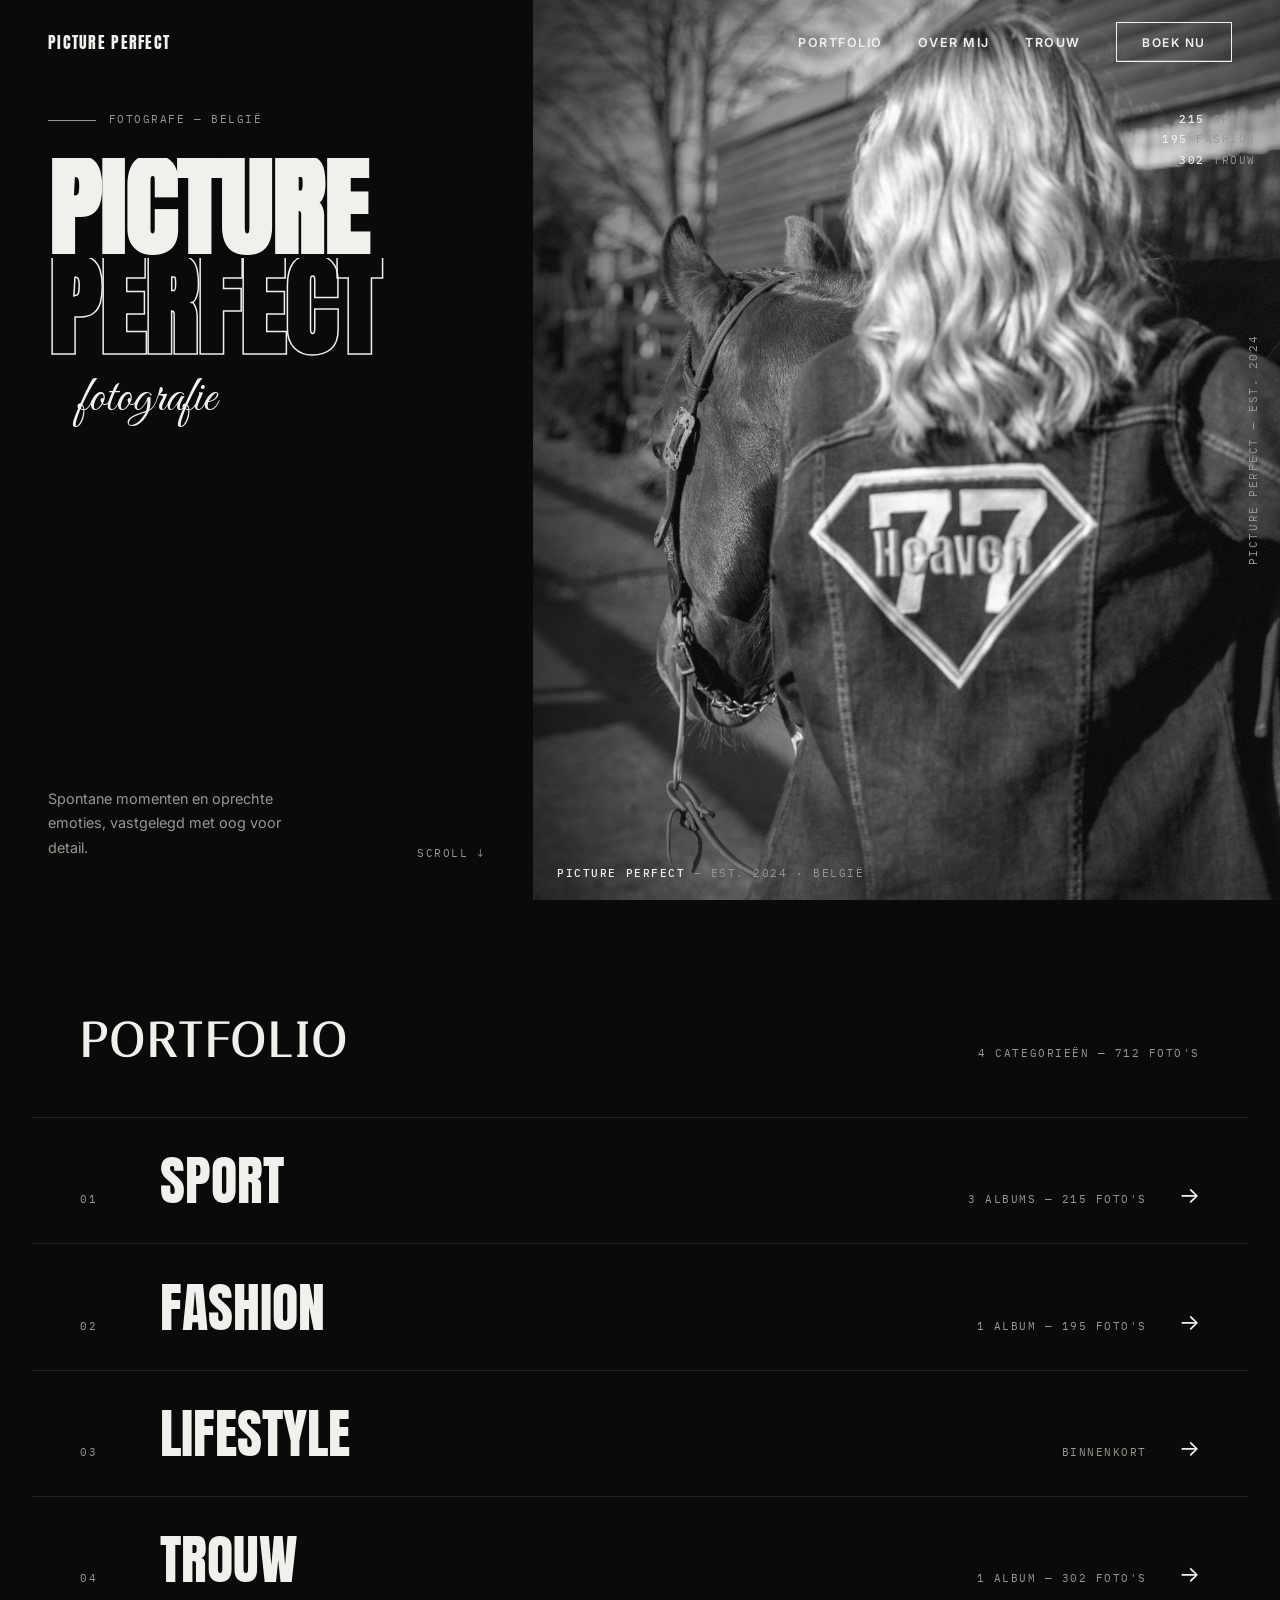
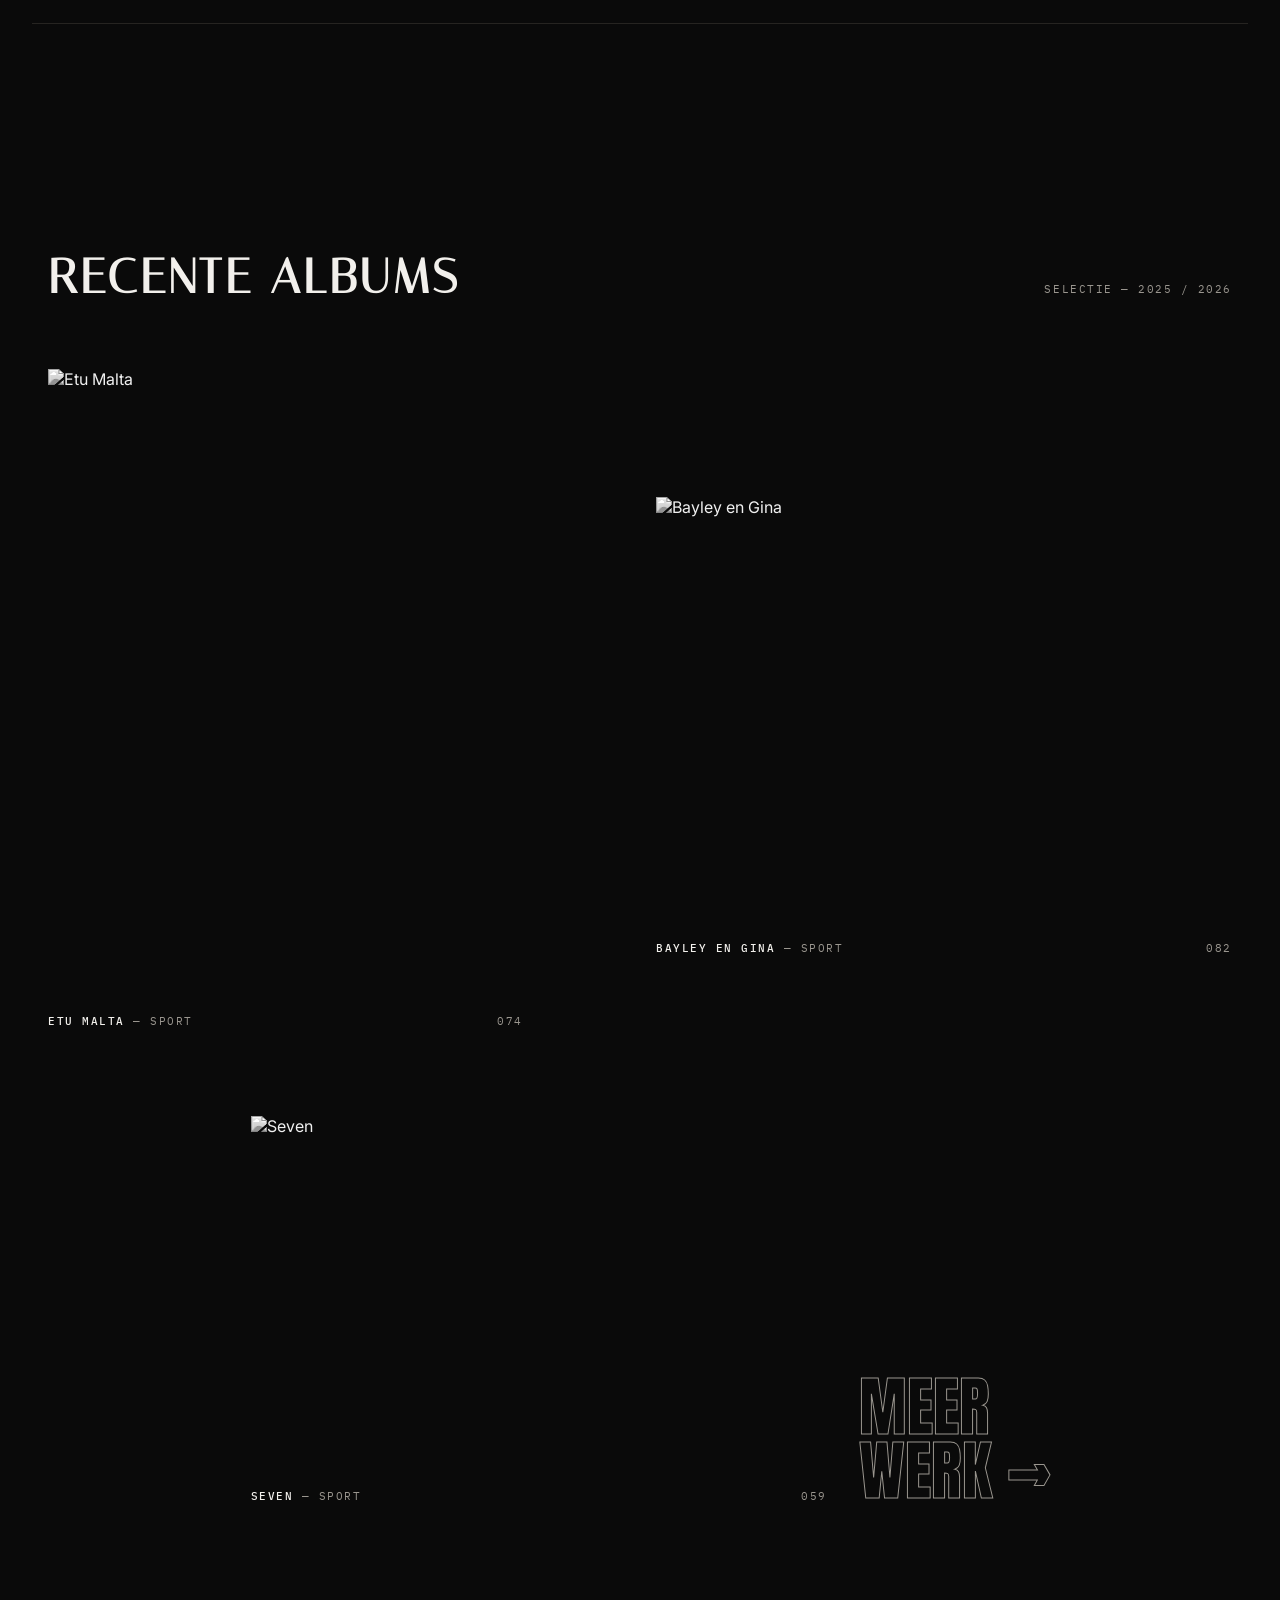
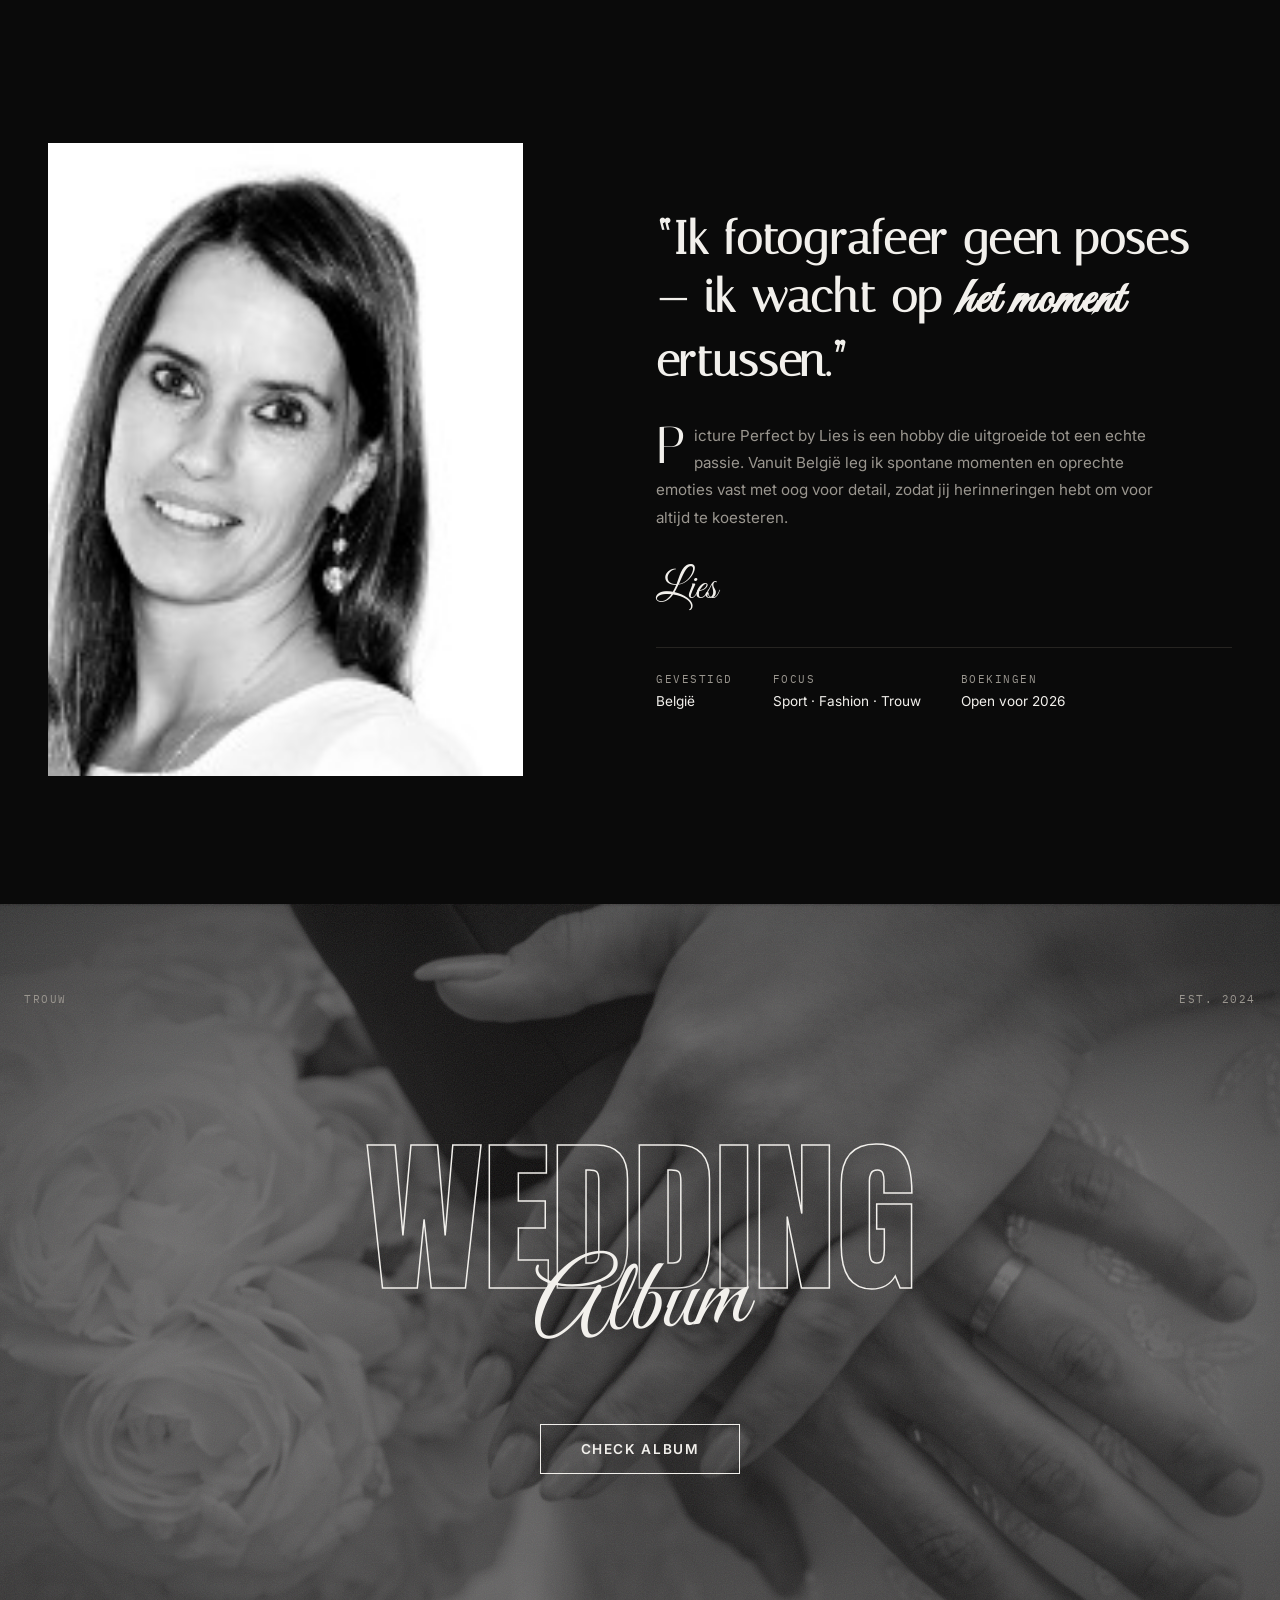
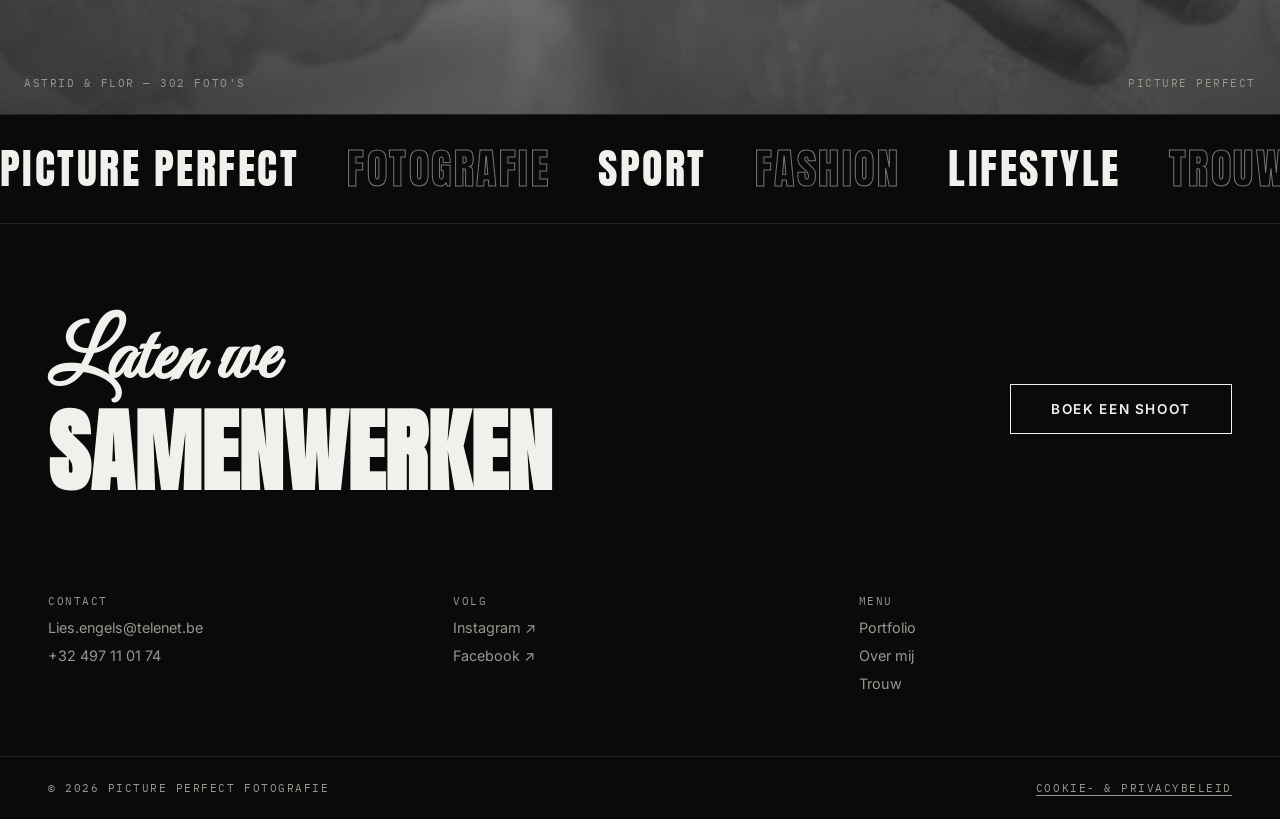
==== index.html @ ebeeef35 "git commit -m "Renamed demo files to standard names and made modifications to album.html, index.html" ====
<!DOCTYPE html>
<html lang="nl">
<head>
  <meta charset="UTF-8">
  <meta name="viewport" content="width=device-width, initial-scale=1.0">
  <title>Picture Perfect Fotografie — demo</title>

  <link rel="preconnect" href="https://fonts.googleapis.com">
  <link rel="preconnect" href="https://fonts.gstatic.com" crossorigin>
  <link href="https://fonts.googleapis.com/css2?family=Anton&family=Great+Vibes&family=IBM+Plex+Mono:wght@400;500&family=Inter:wght@400;600&family=Italiana&display=swap" rel="stylesheet">

  <link rel="stylesheet" href="demo.css">
</head>
<body>

  <!-- ===== HEADER ===== -->
  <header class="site-header">
    <a href="#" class="logo">PICTURE PERFECT</a>

    <button class="hamburger" aria-label="Menu openen" aria-expanded="false">
      <span></span><span></span><span></span>
    </button>

    <nav class="nav">
      <a href="#portfolio">PORTFOLIO</a>
      <a href="#over-mij">OVER MIJ</a>
      <a href="#trouw">TROUW</a>
      <a href="#contact" class="btn">BOEK NU</a>
    </nav>
  </header>

  <!-- ===== HERO — layout A · animaties 2, 6, 10 ===== -->
  <section class="hero">
    <div class="hero__left">
      <div>
        <p class="meta hero__kicker"><span class="rule"></span>FOTOGRAFE — BELGIË</p>
        <h1 class="hero__title">
          <span class="line"><span>PICTURE</span></span>
          <span class="line" style="--d: 0.12s"><span class="outline">PERFECT</span></span>
        </h1>
        <span class="hero__script">fotografie</span>
      </div>
      <div class="hero__bottom">
        <p class="hero__intro">Spontane momenten en oprechte emoties, vastgelegd met oog voor detail.</p>
        <p class="meta">SCROLL&nbsp;&darr;</p>
      </div>
    </div>
    <div class="hero__photo kenburns grain">
      <img src="images/Engels_Liesbeth_Seven-55.jpg" alt="Portret van de fotografe">
      <div class="shade"></div>
      <p class="meta hero__caption"><b>PICTURE PERFECT</b> — EST. 2024 &middot; BELGIË</p>
      <p class="meta hero__index"><span><b>215</b> SPORT</span><span><b>195</b> FASHION</span><span><b>302</b> TROUW</span></p>
      <p class="meta hero__rail">PICTURE PERFECT — EST. 2024</p>
    </div>
  </section>

  <!-- ===== WORK INDEX — layout B · hover preview ===== -->
  <section class="work" id="portfolio">
    <div class="work__head" data-reveal>
      <h2>Portfolio</h2>
      <p class="meta">4 CATEGORIEËN — 712 FOTO'S</p>
    </div>
    <a class="work__row" data-reveal style="--d: 0"
       href="demo-album.html?album=sport/etu-malta"
       data-img="https://lh3.googleusercontent.com/pw/AP1GczOUgUw1b2BRQ9oFemK10sX04XwDrB7UsvaciZqLRn6oR9EDNGiv98q_CbRn37G__ijoA1c6UDomRSaR_aUuzw8EnG8Knd4BG7lF3eldcm-6ttCm1VPb=w800">
      <span class="meta">01</span><span class="t">Sport</span><span class="meta cat">3 ALBUMS — 215 FOTO'S</span><span class="arrow">&rarr;</span>
    </a>
    <a class="work__row" data-reveal style="--d: 80"
       href="demo-album.html?album=fashion/hayley-en-seven"
       data-img="https://lh3.googleusercontent.com/pw/AP1GczMROOnGMHBObLc0w9D3i300BzeakVcHPfDz18PtgUvaN88l-8c12t0bu9qV8P4ljK3ycz7bYP_WKi4JByh5kErcLKpLnr0NXhb8XjUjjHo_UGBcIxXH=w800">
      <span class="meta">02</span><span class="t">Fashion</span><span class="meta cat">1 ALBUM — 195 FOTO'S</span><span class="arrow">&rarr;</span>
    </a>
    <a class="work__row" data-reveal style="--d: 160"
       data-img="https://lh3.googleusercontent.com/pw/AP1GczOoD_oBKtmNUsBpj_AtMWDXkAxZyUnltAr0d3YlluEhu7jT3jpvrstuo5F2Mp5XPmGnEB2MLs0Qw0MqGxLMna4NZozcHu5TI04O6Wfb9b3xScX22CWU=w800">
      <span class="meta">03</span><span class="t">Lifestyle</span><span class="meta cat">BINNENKORT</span><span class="arrow">&rarr;</span>
    </a>
    <a class="work__row" data-reveal style="--d: 240"
       href="demo-album.html?album=trouw/astrid-en-flor"
       data-img="https://lh3.googleusercontent.com/pw/AP1GczN-b3W8wW5wIImS_ssWNASCvwBUyf0k1zxRsNTib-q5miihHFkq7uDGme5Lg4kL7ZRKyFI39OEI8K3gtONja9qwf_E04d7nWvlibDt3695NC1JgL4MA=w800">
      <span class="meta">04</span><span class="t">Trouw</span><span class="meta cat">1 ALBUM — 302 FOTO'S</span><span class="arrow">&rarr;</span>
    </a>
    <img class="work__preview" src="" alt="">
  </section>

  <!-- ===== MUSEUM GRID — layout C · animaties 5, 7 ===== -->
  <section class="museum">
    <div class="museum__head" data-reveal>
      <h2>Recente albums</h2>
      <p class="meta">SELECTIE — 2025 / 2026</p>
    </div>
    <div class="museum__grid">
      <a class="museum__item m-a curtain" href="demo-album.html?album=sport/etu-malta">
        <img src="https://lh3.googleusercontent.com/pw/AP1GczOUgUw1b2BRQ9oFemK10sX04XwDrB7UsvaciZqLRn6oR9EDNGiv98q_CbRn37G__ijoA1c6UDomRSaR_aUuzw8EnG8Knd4BG7lF3eldcm-6ttCm1VPb=w800" alt="Etu Malta">
        <p class="meta"><span><b>ETU MALTA</b> — SPORT</span><span>074</span></p>
      </a>
      <a class="museum__item m-b curtain" href="demo-album.html?album=sport/bayley-en-gina-2027">
        <img src="https://lh3.googleusercontent.com/pw/AP1GczMROOnGMHBObLc0w9D3i300BzeakVcHPfDz18PtgUvaN88l-8c12t0bu9qV8P4ljK3ycz7bYP_WKi4JByh5kErcLKpLnr0NXhb8XjUjjHo_UGBcIxXH=w800" alt="Bayley en Gina">
        <p class="meta"><span><b>BAYLEY EN GINA</b> — SPORT</span><span>082</span></p>
      </a>
      <a class="museum__item m-c curtain" href="demo-album.html?album=sport/seven">
        <img src="https://lh3.googleusercontent.com/pw/AP1GczN-b3W8wW5wIImS_ssWNASCvwBUyf0k1zxRsNTib-q5miihHFkq7uDGme5Lg4kL7ZRKyFI39OEI8K3gtONja9qwf_E04d7nWvlibDt3695NC1JgL4MA=w800" alt="Seven">
        <p class="meta"><span><b>SEVEN</b> — SPORT</span><span>059</span></p>
      </a>
      <a class="museum__more" href="#portfolio" data-reveal>MEER<br>WERK&nbsp;&rarr;</a>
    </div>
  </section>

  <!-- ===== ABOUT — layout D · animaties 3, 5 ===== -->
  <section class="about" id="over-mij">
    <div class="about__photo curtain">
      <img src="images/Lies.jpg" alt="Portret van Lies">
      <p class="meta"><b>LIES</b> — BELGIË</p>
    </div>
    <div class="about__body">
      <h2 class="about__quote blur-in">&ldquo;Ik fotografeer geen poses — ik wacht op <span class="accent">het moment</span> ertussen.&rdquo;</h2>
      <p class="about__text" data-reveal>Picture Perfect by Lies is een hobby die uitgroeide tot een echte passie. Vanuit België leg ik spontane momenten en oprechte emoties vast met oog voor detail, zodat jij herinneringen hebt om voor altijd te koesteren.</p>
      <p class="about__sig" data-reveal style="--d: 150">Lies</p>
      <div class="about__facts" data-reveal style="--d: 300">
        <div class="meta"><span>GEVESTIGD</span><span class="v">België</span></div>
        <div class="meta"><span>FOCUS</span><span class="v">Sport · Fashion · Trouw</span></div>
        <div class="meta"><span>BOEKINGEN</span><span class="v">Open voor 2026</span></div>
      </div>
    </div>
  </section>

  <!-- ===== TROUW — layout E · animaties 4, 6, 10 ===== -->
  <section class="trouw" id="trouw">
    <div class="trouw__bg kenburns grain">
      <img src="images/Trouw.png" alt="">
      <div class="shade"></div>
    </div>
    <p class="meta corner c1">TROUW</p>
    <p class="meta corner c2">EST. 2024</p>
    <p class="meta corner c3">ASTRID &amp; FLOR — 302 FOTO'S</p>
    <p class="meta corner c4">PICTURE PERFECT</p>
    <div class="trouw__lockup">
      <span class="trouw__big">WEDDING</span>
      <span class="trouw__script">Album</span>
      <div class="trouw__btnrow">
        <a href="demo-album.html?album=trouw/astrid-en-flor" class="btn btn--sweep">CHECK ALBUM</a>
      </div>
    </div>
  </section>

  <!-- ===== MARQUEE — animatie 8 ===== -->
  <div class="marquee">
    <div class="marquee__track">
      <span>PICTURE PERFECT</span><span class="outline">FOTOGRAFIE</span><span>SPORT</span><span class="outline">FASHION</span><span>LIFESTYLE</span><span class="outline">TROUW</span>
      <span>PICTURE PERFECT</span><span class="outline">FOTOGRAFIE</span><span>SPORT</span><span class="outline">FASHION</span><span>LIFESTYLE</span><span class="outline">TROUW</span>
    </div>
  </div>

  <!-- ===== FOOTER — layout G · animaties 1, 9 ===== -->
  <footer class="footer" id="contact">
    <div class="footer__cta">
      <h2><span class="script" data-reveal>Laten we</span><span class="cascade">SAMENWERKEN</span></h2>
      <a href="mailto:Lies.engels@telenet.be" class="btn">BOEK EEN SHOOT</a>
    </div>
    <div class="footer__cols">
      <div data-reveal>
        <p class="meta">CONTACT</p>
        <a href="mailto:Lies.engels@telenet.be">Lies.engels@telenet.be</a>
        <a href="tel:+32497110174">+32 497 11 01 74</a>
      </div>
      <div data-reveal style="--d: 100">
        <p class="meta">VOLG</p>
        <a href="https://www.instagram.com/picture_perfect.be1/" target="_blank" rel="noopener">Instagram &nearr;</a>
        <a href="https://www.facebook.com/profile.php?id=61589192260139" target="_blank" rel="noopener">Facebook &nearr;</a>
      </div>
      <div data-reveal style="--d: 200">
        <p class="meta">MENU</p>
        <a href="#portfolio">Portfolio</a>
        <a href="#over-mij">Over mij</a>
        <a href="#trouw">Trouw</a>
      </div>
    </div>
    <div class="footer__bottom">
      <p class="meta">&copy; 2026 PICTURE PERFECT FOTOGRAFIE</p>
      <a class="meta" href="privacybeleid.html">COOKIE- &amp; PRIVACYBELEID</a>
    </div>
  </footer>

  <script src="demo.js"></script>
</body>
</html>
---- demo.css ----
/* ==========================================================
   PICTURE PERFECT — DEMO SITE
   Combines layout demos A–G and animation demos 1–10.
   Used only by demo-index.html and demo-album.html.
   ========================================================== */

*, *::before, *::after { margin: 0; padding: 0; box-sizing: border-box; }

:root {
  --bg: #0a0a0a;
  --panel: #121110;
  --text: #f2f0ec;   /* warm white */
  --muted: #9a968f;
  --line: #262421;
  --font-display: 'Anton', sans-serif;
  --font-serif: 'Italiana', serif;
  --font-script: 'Great Vibes', cursive;
  --font-body: 'Inter', sans-serif;
  --font-mono: 'IBM Plex Mono', monospace;
  --pad: clamp(1.5rem, 4vw, 3rem);
  --ease-out: cubic-bezier(0.22, 1, 0.36, 1);
  --ease-inout: cubic-bezier(0.65, 0, 0.35, 1);
}

html { scroll-behavior: smooth; }

body {
  font-family: var(--font-body);
  background: var(--bg);
  color: var(--text);
  -webkit-font-smoothing: antialiased;
}

img { display: block; }
a { color: inherit; text-decoration: none; }
ul { list-style: none; }

/* ---------- caption / metadata system (the signature) ---------- */
.meta {
  font-family: var(--font-mono);
  font-size: 0.68rem;
  letter-spacing: 0.14em;
  text-transform: uppercase;
  color: var(--muted);
}
.meta b { color: var(--text); font-weight: 500; }

/* ---------- buttons (animation 9) ---------- */
.btn {
  display: inline-block;
  font: 600 0.85rem var(--font-body);
  letter-spacing: 0.12em;
  padding: 1rem 2.5rem;
  border: 1px solid var(--text);
  background: transparent;
  color: var(--text);
  position: relative;
  overflow: hidden;
  cursor: pointer;
  transition: color 0.35s ease;
  z-index: 1;
}
.btn::before {
  content: '';
  position: absolute;
  inset: 0;
  background: var(--text);
  transform: translateY(101%);
  transition: transform 0.4s var(--ease-inout);
  z-index: -1;
}
.btn:hover { color: var(--bg); }
.btn:hover::before { transform: translateY(0); }
.btn--sweep::before { transform: translateX(-101%); }
.btn--sweep:hover::before { transform: translateX(0); }
.btn .ar { display: inline-block; margin-left: 0.6em; transition: transform 0.3s ease; }
.btn:hover .ar { transform: translateX(6px); }

/* ==========================================================
   SCROLL REVEALS (fade-up, staggered via --d in ms)
   ========================================================== */
[data-reveal] {
  opacity: 0;
  transform: translateY(28px);
  transition: opacity 0.8s ease, transform 0.8s var(--ease-out);
  transition-delay: calc(var(--d, 0) * 1ms);
}
[data-reveal].is-in {
  opacity: 1;
  transform: none;
}

/* ---------- image curtain (animation 5) ---------- */
.curtain { position: relative; overflow: hidden; }
.curtain img {
  transform: scale(1.22);
  transition: transform 1.6s var(--ease-out);
}
.curtain::after {
  content: '';
  position: absolute;
  inset: 0;
  background: var(--bg);
  transition: transform 1.1s var(--ease-inout);
}
.curtain.is-in img { transform: scale(1); }
.curtain.is-in::after { transform: translateX(101%); }

/* ---------- ken burns (animation 6) ---------- */
.kenburns img { animation: kenburns 16s ease-in-out infinite alternate; }
@keyframes kenburns {
  from { transform: scale(1) translate(0, 0); }
  to   { transform: scale(1.1) translate(-1.5%, 1.5%); }
}

/* ---------- film grain + vignette (animation 10) ---------- */
.grain::before {
  content: '';
  position: absolute;
  inset: 0;
  background: radial-gradient(ellipse at center, transparent 55%, rgba(0, 0, 0, 0.5) 100%);
  pointer-events: none;
  z-index: 2;
}
.grain::after {
  content: '';
  position: absolute;
  inset: -50%;
  background-image: url("data:image/svg+xml,%3Csvg xmlns='http://www.w3.org/2000/svg' width='120' height='120'%3E%3Cfilter id='n'%3E%3CfeTurbulence type='fractalNoise' baseFrequency='0.9' numOctaves='2'/%3E%3C/filter%3E%3Crect width='120' height='120' filter='url(%23n)' opacity='0.13'/%3E%3C/svg%3E");
  animation: grain 0.5s steps(4) infinite;
  pointer-events: none;
  z-index: 2;
}
@keyframes grain {
  to { transform: translate(-8%, 6%); }
}

/* ---------- letters cascade (animation 1) ---------- */
.cascade span {
  display: inline-block;
  opacity: 0;
  transform: translateY(0.6em) rotate(6deg);
}
.cascade.play span {
  animation: cascade 0.7s var(--ease-out) forwards;
  animation-delay: calc(var(--i) * 45ms);
}
@keyframes cascade {
  to { opacity: 1; transform: translateY(0) rotate(0); }
}

/* ---------- blur & tracking (animation 3) ---------- */
.blur-in {
  opacity: 0;
  filter: blur(14px);
  letter-spacing: 0.4em;
}
.blur-in.play {
  animation: blurin 1.6s ease forwards;
}
@keyframes blurin {
  to { opacity: 1; filter: blur(0); letter-spacing: 0.02em; }
}

/* ==========================================================
   HEADER / NAV
   ========================================================== */
.site-header {
  position: fixed;
  top: 0; left: 0; right: 0;
  z-index: 100;
  display: flex;
  align-items: center;
  justify-content: space-between;
  padding: 1.4rem var(--pad);
  mix-blend-mode: normal;
}
.logo {
  font-family: var(--font-display);
  font-size: 1rem;
  letter-spacing: 0.08em;
  z-index: 110;
}
.hamburger {
  border: none;
  background: transparent;
  display: none;
  flex-direction: column;
  justify-content: center;
  gap: 6px;
  width: 44px;
  height: 44px;
  padding: 8px;
  cursor: pointer;
  z-index: 110;
}
.hamburger span {
  width: 100%; height: 2px;
  background: var(--text);
  transition: transform 0.3s ease, opacity 0.3s ease;
}
.hamburger.is-open span:nth-child(1) { transform: translateY(8px) rotate(45deg); }
.hamburger.is-open span:nth-child(2) { opacity: 0; }
.hamburger.is-open span:nth-child(3) { transform: translateY(-8px) rotate(-45deg); }

.nav { display: flex; align-items: center; gap: 2.2rem; }
.nav a:not(.btn) {
  font: 600 0.78rem var(--font-body);
  letter-spacing: 0.12em;
  position: relative;
}
.nav a:not(.btn)::after {
  content: '';
  position: absolute;
  left: 0; bottom: -5px;
  width: 100%; height: 1px;
  background: var(--text);
  transform: scaleX(0);
  transform-origin: left;
  transition: transform 0.4s var(--ease-out);
}
.nav a:not(.btn):hover::after { transform: scaleX(1); }
.nav .btn { padding: 0.7rem 1.6rem; font-size: 0.75rem; }

@media (max-width: 900px) {
  .hamburger { display: flex; }
  .nav {
    position: fixed;
    inset: 0;
    background: var(--bg);
    flex-direction: column;
    justify-content: center;
    gap: 2.5rem;
    opacity: 0;
    visibility: hidden;
    transition: opacity 0.3s ease, visibility 0.3s ease;
  }
  .nav.is-open { opacity: 1; visibility: visible; }
  .nav a:not(.btn) { font-family: var(--font-display); font-size: 2rem; font-weight: 400; }
  body.nav-open { overflow: hidden; }
}

/* ==========================================================
   HERO (layout A + animations 2, 6, 10)
   ========================================================== */
.hero {
  min-height: 100svh;
  display: grid;
  grid-template-columns: minmax(0, 5fr) minmax(0, 7fr);
  position: relative;
}
.hero__left {
  display: flex;
  flex-direction: column;
  justify-content: space-between;
  padding: 7rem var(--pad) 2.5rem;
  position: relative;
  z-index: 3;
}
.hero__kicker { margin-bottom: 2rem; }
.hero__kicker .rule {
  display: inline-block;
  width: 3rem; height: 1px;
  background: var(--muted);
  vertical-align: middle;
  margin-right: 0.8rem;
}
.hero__title {
  font-family: var(--font-display);
  font-size: clamp(3.2rem, 8.5vw, 9rem);
  line-height: 0.92;
  text-transform: uppercase;
  white-space: nowrap;
}
.hero__title .outline {
  color: transparent;
  -webkit-text-stroke: 1.5px var(--text);
}
.hero__script {
  font-family: var(--font-script);
  font-size: clamp(1.8rem, 4vw, 4rem);
  margin: 0.15em 0 0 0.6em;
  display: block;
}
/* line mask reveal (animation 2) */
.line { overflow: hidden; display: block; }
.line > span {
  display: block;
  transform: translateY(112%);
  transition: transform 0.95s var(--ease-out);
  transition-delay: var(--d, 0s);
}
.play .line > span { transform: translateY(0); }
.hero__script,
.hero__kicker,
.hero__bottom {
  opacity: 0;
  transition: opacity 1s ease 0.7s;
}
.play .hero__script,
.play .hero__kicker,
.play .hero__bottom { opacity: 1; }

.hero__bottom {
  display: flex;
  justify-content: space-between;
  align-items: flex-end;
  gap: 2rem;
}
.hero__intro {
  max-width: 30ch;
  color: var(--muted);
  font-size: 0.9rem;
  line-height: 1.7;
}
.hero__photo {
  position: relative;
  overflow: hidden;
}
.hero__photo img {
  width: 100%; height: 100%;
  object-fit: cover;
  filter: grayscale(100%) contrast(1.05);
}
.hero__photo .shade {
  content: '';
  position: absolute; inset: 0;
  background: linear-gradient(to right, rgba(10,10,10,0.55), transparent 35%);
  z-index: 3;
}
.hero__caption { position: absolute; left: 1.5rem; bottom: 1.25rem; z-index: 4; }
.hero__index {
  position: absolute;
  right: 1.5rem; top: 7rem;
  z-index: 4;
  text-align: right;
  display: grid;
  gap: 0.4rem;
}
.hero__rail {
  position: absolute;
  right: 1.25rem; top: 50%;
  transform: translateY(-50%) rotate(180deg);
  writing-mode: vertical-rl;
  z-index: 4;
}
@media (max-width: 900px) {
  .hero { grid-template-columns: 1fr; min-height: auto; }
  .hero__left { padding-top: 6rem; gap: 3rem; }
  .hero__title { white-space: normal; }
  .hero__photo { aspect-ratio: 4 / 5; }
  .hero__rail, .hero__index { display: none; }
}

/* ==========================================================
   WORK INDEX (layout B + hover preview)
   ========================================================== */
.work { padding: 7rem 0; position: relative; }
.work__head {
  max-width: 76rem;
  margin: 0 auto 3rem;
  padding: 0 var(--pad);
  display: flex;
  justify-content: space-between;
  align-items: baseline;
  gap: 1rem;
}
.work__head h2 {
  font-family: var(--font-serif);
  font-size: clamp(1.8rem, 4vw, 3rem);
  letter-spacing: 0.06em;
  text-transform: uppercase;
}
.work__row {
  max-width: 76rem;
  margin: 0 auto;
  padding: 2.2rem var(--pad);
  border-top: 1px solid var(--line);
  display: grid;
  grid-template-columns: 3rem 1fr auto auto;
  align-items: baseline;
  gap: 2rem;
  transition: background 0.3s ease, padding-left 0.3s ease;
}
.work__row:last-of-type { border-bottom: 1px solid var(--line); }
.work__row:hover { background: var(--panel); padding-left: calc(var(--pad) + 0.8rem); }
.work__row .t {
  font-family: var(--font-display);
  font-size: clamp(1.8rem, 4.5vw, 3.4rem);
  text-transform: uppercase;
  line-height: 1;
}
.work__row .arrow { font-size: 1.4rem; transition: transform 0.3s ease; }
.work__row:hover .arrow { transform: translateX(8px); }
.work__preview {
  position: absolute;
  width: 260px;
  aspect-ratio: 4 / 5;
  object-fit: cover;
  pointer-events: none;
  opacity: 0;
  transform: scale(0.92) rotate(2deg);
  transition: opacity 0.25s ease, transform 0.35s var(--ease-out);
  z-index: 10;
  border-radius: 4px;
}
.work__preview.on { opacity: 1; transform: scale(1) rotate(0); }
@media (max-width: 900px) {
  .work__row { grid-template-columns: 2rem 1fr auto; }
  .work__row .cat { display: none; }
  .work__preview { display: none; }
}

/* ==========================================================
   MUSEUM GRID (layout C + curtain + hover)
   ========================================================== */
.museum { padding: 7rem var(--pad); max-width: 80rem; margin: 0 auto; }
.museum__head { margin-bottom: 4rem; display: flex; justify-content: space-between; align-items: baseline; gap: 1rem; }
.museum__head h2 {
  font-family: var(--font-serif);
  font-size: clamp(1.8rem, 4vw, 3rem);
  letter-spacing: 0.06em;
  text-transform: uppercase;
}
.museum__grid {
  display: grid;
  grid-template-columns: repeat(12, 1fr);
  gap: 1.5rem 2rem;
}
.museum__item img {
  width: 100%;
  object-fit: cover;
  filter: grayscale(100%);
  transition: filter 0.6s ease, transform 1.6s var(--ease-out);
}
.museum__item:hover img { filter: grayscale(0%); }
.museum__item .meta { margin-top: 0.8rem; display: flex; justify-content: space-between; }
.museum__item.m-a { grid-column: 1 / 6; }
.museum__item.m-a img { aspect-ratio: 3 / 4; }
.museum__item.m-b { grid-column: 7 / 13; margin-top: 8rem; }
.museum__item.m-b img { aspect-ratio: 4 / 3; }
.museum__item.m-c { grid-column: 3 / 9; margin-top: 4rem; }
.museum__item.m-c img { aspect-ratio: 16 / 10; }
.museum__more {
  grid-column: 9 / 13;
  align-self: end;
  font-family: var(--font-display);
  font-size: clamp(2rem, 5vw, 4rem);
  line-height: 1;
  text-transform: uppercase;
  color: transparent;
  -webkit-text-stroke: 1px var(--muted);
  transition: -webkit-text-stroke-color 0.3s ease;
}
.museum__more:hover { -webkit-text-stroke-color: var(--text); }
@media (max-width: 900px) {
  .museum__item.m-a, .museum__item.m-b, .museum__item.m-c, .museum__more {
    grid-column: 1 / 13;
    margin-top: 2rem;
  }
}

/* ==========================================================
   ABOUT SPREAD (layout D + blur quote + curtain portrait)
   ========================================================== */
.about {
  padding: 8rem var(--pad);
  max-width: 80rem;
  margin: 0 auto;
  display: grid;
  grid-template-columns: repeat(12, 1fr);
  gap: 2rem;
}
.about__photo { grid-column: 1 / 6; position: relative; }
.about__photo img {
  width: 100%;
  aspect-ratio: 3 / 4;
  object-fit: cover;
  filter: grayscale(100%);
}
.about__photo > .meta { position: absolute; left: 0; bottom: -1.8rem; }
.about__body {
  grid-column: 7 / 13;
  display: flex;
  flex-direction: column;
  justify-content: center;
  gap: 2rem;
}
.about__quote {
  font-family: var(--font-serif);
  font-size: clamp(1.8rem, 3.6vw, 3.2rem);
  line-height: 1.25;
}
.about__quote .accent { font-family: var(--font-script); font-size: 1.1em; }
.about__text {
  color: var(--muted);
  line-height: 1.8;
  max-width: 52ch;
  font-size: 0.95rem;
}
.about__text::first-letter {
  font-family: var(--font-serif);
  font-size: 3.4em;
  float: left;
  line-height: 0.85;
  margin: 0.05em 0.15em 0 0;
  color: var(--text);
}
.about__sig { font-family: var(--font-script); font-size: 2.6rem; }
.about__facts {
  display: grid;
  grid-template-columns: repeat(3, auto);
  gap: 2.5rem;
  justify-content: start;
  border-top: 1px solid var(--line);
  padding-top: 1.5rem;
}
.about__facts .v {
  display: block;
  margin-top: 0.4rem;
  font: 400 0.85rem var(--font-body);
  color: var(--text);
  letter-spacing: 0;
  text-transform: none;
}
@media (max-width: 900px) {
  .about__photo { grid-column: 1 / 13; }
  .about__body { grid-column: 1 / 13; margin-top: 3rem; }
  .about__facts { grid-template-columns: 1fr 1fr; gap: 1.5rem; }
}

/* ==========================================================
   TROUW (layout E + handwriting 4 + ken burns 6 + grain 10)
   ========================================================== */
.trouw {
  position: relative;
  min-height: 90vh;
  display: flex;
  align-items: center;
  justify-content: center;
  overflow: hidden;
}
.trouw__bg {
  position: absolute;
  inset: 0;
  overflow: hidden;
}
.trouw__bg img {
  width: 100%; height: 100%;
  object-fit: cover;
}
.trouw__bg .shade {
  position: absolute; inset: 0;
  background: rgba(8, 7, 6, 0.55);
  z-index: 1;
}
.trouw__lockup { position: relative; z-index: 5; text-align: center; }
.trouw__big {
  font-family: var(--font-display);
  font-size: clamp(4rem, 13vw, 12rem);
  line-height: 0.95;
  text-transform: uppercase;
  color: transparent;
  -webkit-text-stroke: 1.5px var(--text);
  display: block;
}
.trouw__script {
  font-family: var(--font-script);
  font-size: clamp(3rem, 8vw, 7rem);
  display: block;
  margin-top: -0.55em;
  padding: 0 0.2em 0.15em;
  transform: rotate(-4deg);
  text-shadow: 0 4px 30px rgba(0, 0, 0, 0.5);
  /* handwriting wipe (animation 4) */
  clip-path: inset(0 100% 0 0);
}
.trouw.play .trouw__script { animation: wipe 2.2s var(--ease-inout) 0.5s forwards; }
@keyframes wipe { to { clip-path: inset(0 0 0 0); } }
.trouw__btnrow { margin-top: 2.5rem; opacity: 0; transition: opacity 0.8s ease 2.2s; }
.trouw.play .trouw__btnrow { opacity: 1; }
.trouw .corner { position: absolute; z-index: 5; }
.trouw .c1 { top: 5.5rem; left: 1.5rem; }
.trouw .c2 { top: 5.5rem; right: 1.5rem; }
.trouw .c3 { bottom: 1.5rem; left: 1.5rem; }
.trouw .c4 { bottom: 1.5rem; right: 1.5rem; }

/* ==========================================================
   MARQUEE (animation 8)
   ========================================================== */
.marquee {
  overflow: hidden;
  border-top: 1px solid var(--line);
  padding: 1.4rem 0;
  white-space: nowrap;
}
.marquee__track { display: inline-block; animation: marquee 22s linear infinite; }
.marquee:hover .marquee__track { animation-play-state: paused; }
.marquee__track span {
  font-family: var(--font-display);
  font-size: clamp(1.6rem, 4vw, 2.6rem);
  letter-spacing: 0.06em;
  margin-right: 3rem;
  text-transform: uppercase;
}
.marquee__track .outline {
  color: transparent;
  -webkit-text-stroke: 1px #777;
}
@keyframes marquee { to { transform: translateX(-50%); } }

/* ==========================================================
   FOOTER (layout G + cascade 1 + buttons 9)
   ========================================================== */
.footer { border-top: 1px solid var(--line); }
.footer__cta {
  padding: 6rem var(--pad);
  max-width: 80rem;
  margin: 0 auto;
  display: flex;
  flex-wrap: wrap;
  align-items: center;
  justify-content: space-between;
  gap: 2.5rem;
}
.footer__cta h2 {
  font-family: var(--font-display);
  font-size: clamp(2.5rem, 7vw, 6rem);
  line-height: 1;
  text-transform: uppercase;
}
.footer__cta .script {
  font-family: var(--font-script);
  text-transform: none;
  font-size: 0.9em;
  display: block;
  margin-bottom: 0.1em;
}
.footer__cols {
  max-width: 80rem;
  margin: 0 auto;
  padding: 0 var(--pad) 4rem;
  display: grid;
  grid-template-columns: repeat(3, 1fr);
  gap: 2rem;
}
.footer__cols a {
  display: block;
  margin-top: 0.7rem;
  color: var(--muted);
  font-size: 0.9rem;
  transition: color 0.2s;
}
.footer__cols a:hover { color: var(--text); }
.footer__bottom {
  border-top: 1px solid var(--line);
  padding: 1.5rem var(--pad);
  display: flex;
  justify-content: space-between;
  flex-wrap: wrap;
  gap: 1rem;
}
.footer__bottom a { text-decoration: underline; text-underline-offset: 3px; }
@media (max-width: 900px) {
  .footer__cols { grid-template-columns: 1fr; }
}

/* ==========================================================
   ALBUM PAGE (layout F + masonry gallery)
   ========================================================== */
.album {
  padding: 8rem var(--pad) 4rem;
  max-width: 80rem;
  margin: 0 auto;
}
.album__back { display: inline-block; margin-bottom: 3rem; transition: color 0.2s; }
.album__back:hover { color: var(--text); }
.album__title {
  font-family: var(--font-display);
  font-size: clamp(3rem, 9vw, 8rem);
  line-height: 0.95;
  text-transform: uppercase;
}
.album__specs {
  margin-top: 3rem;
  display: grid;
  grid-template-columns: repeat(4, 1fr);
  border-top: 1px solid var(--line);
  border-bottom: 1px solid var(--line);
}
.album__specs > div { padding: 1.2rem 0; }
.album__specs > div + div { border-left: 1px solid var(--line); padding-left: 1.5rem; }
.album__specs .v {
  display: block;
  margin-top: 0.4rem;
  font: 400 1rem var(--font-body);
  color: var(--text);
  letter-spacing: 0;
  text-transform: none;
}
@media (max-width: 900px) {
  .album__specs { grid-template-columns: 1fr 1fr; }
  .album__specs > div:nth-child(3) { border-left: none; padding-left: 0; }
}

/* masonry gallery (efferd layout) with contact-sheet numbers */
.gallery {
  max-width: 80rem;
  margin: 0 auto;
  padding: 3rem var(--pad) 5rem;
  columns: 1;
  column-gap: 1.5rem;
}
.gallery figure {
  break-inside: avoid;
  margin-bottom: 1.5rem;
  opacity: 0;
  transform: translateY(14px);
  transition: opacity 0.6s ease, transform 0.6s ease;
}
.gallery figure.is-loaded { opacity: 1; transform: none; }
.gallery img { width: 100%; border-radius: 4px; }
.gallery figcaption { margin-top: 0.5rem; }
@media (min-width: 600px)  { .gallery { columns: 2; } }
@media (min-width: 1024px) { .gallery { columns: 4; } }
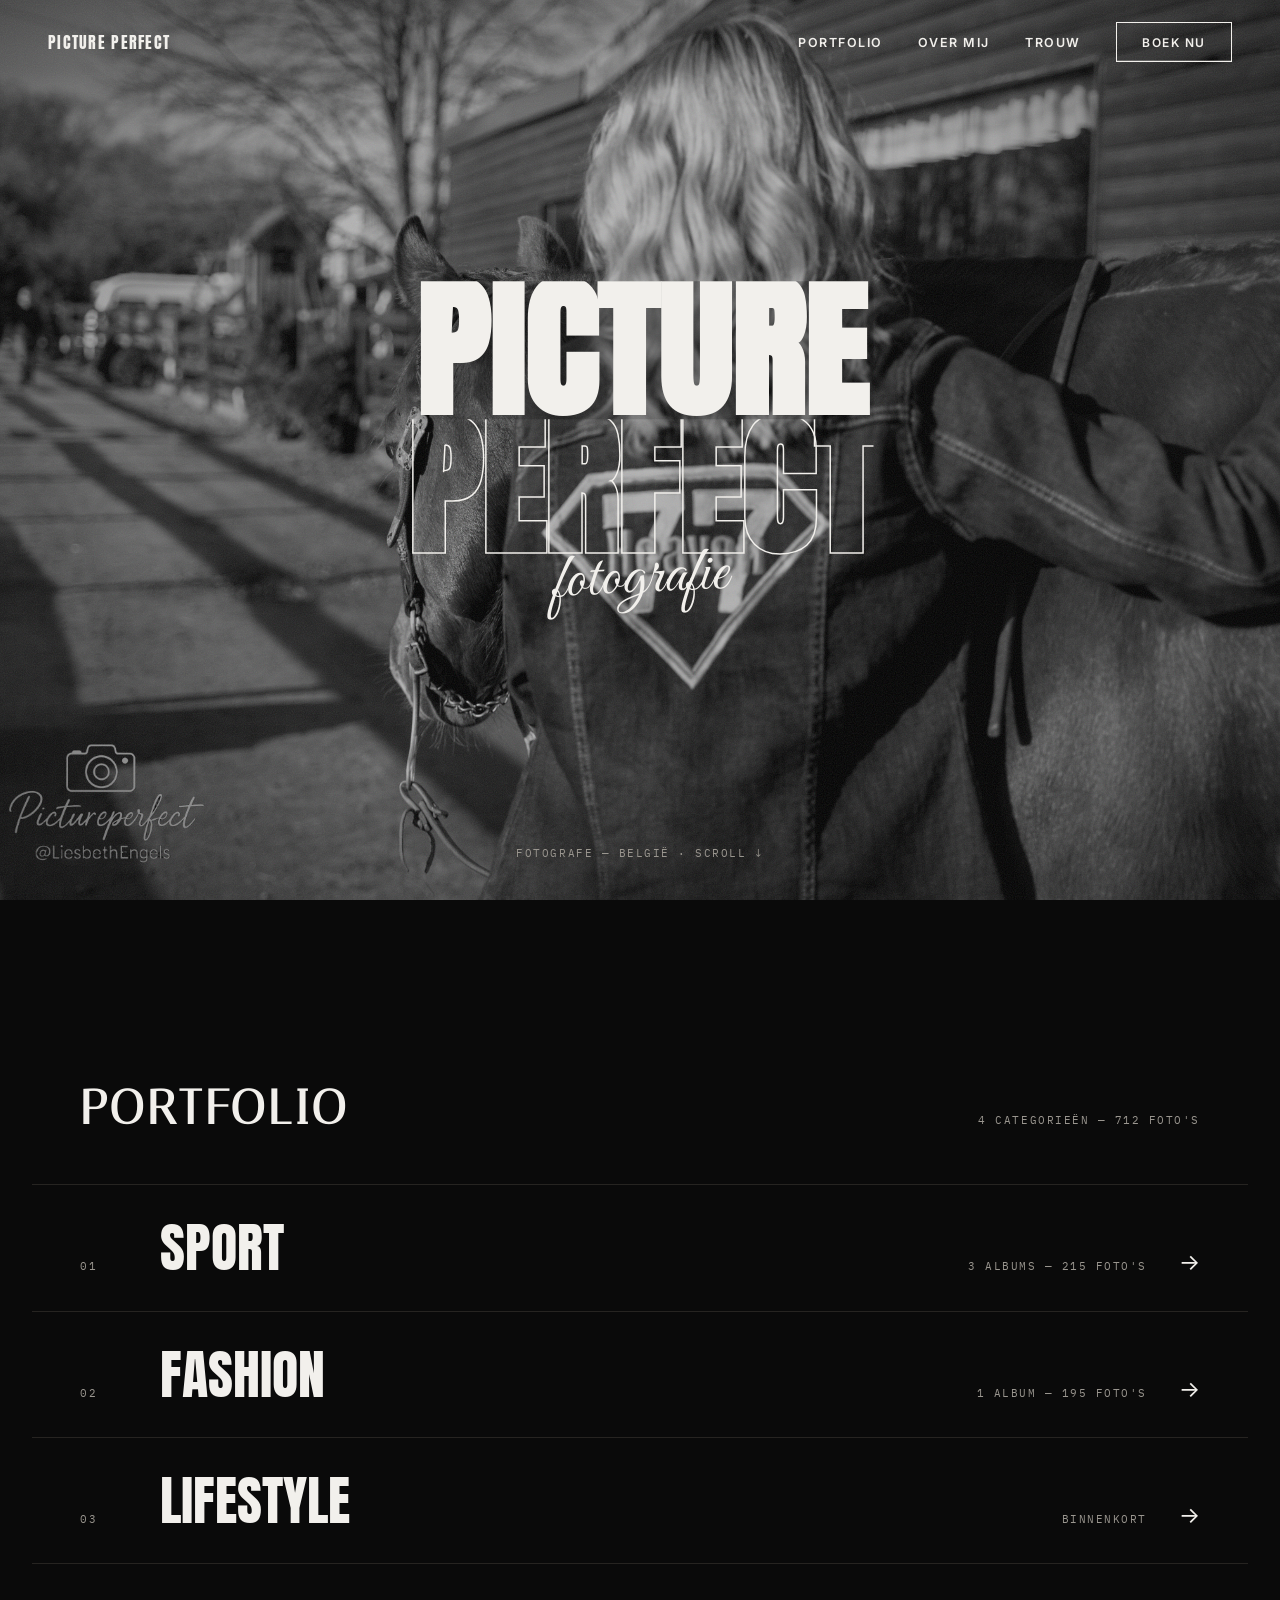
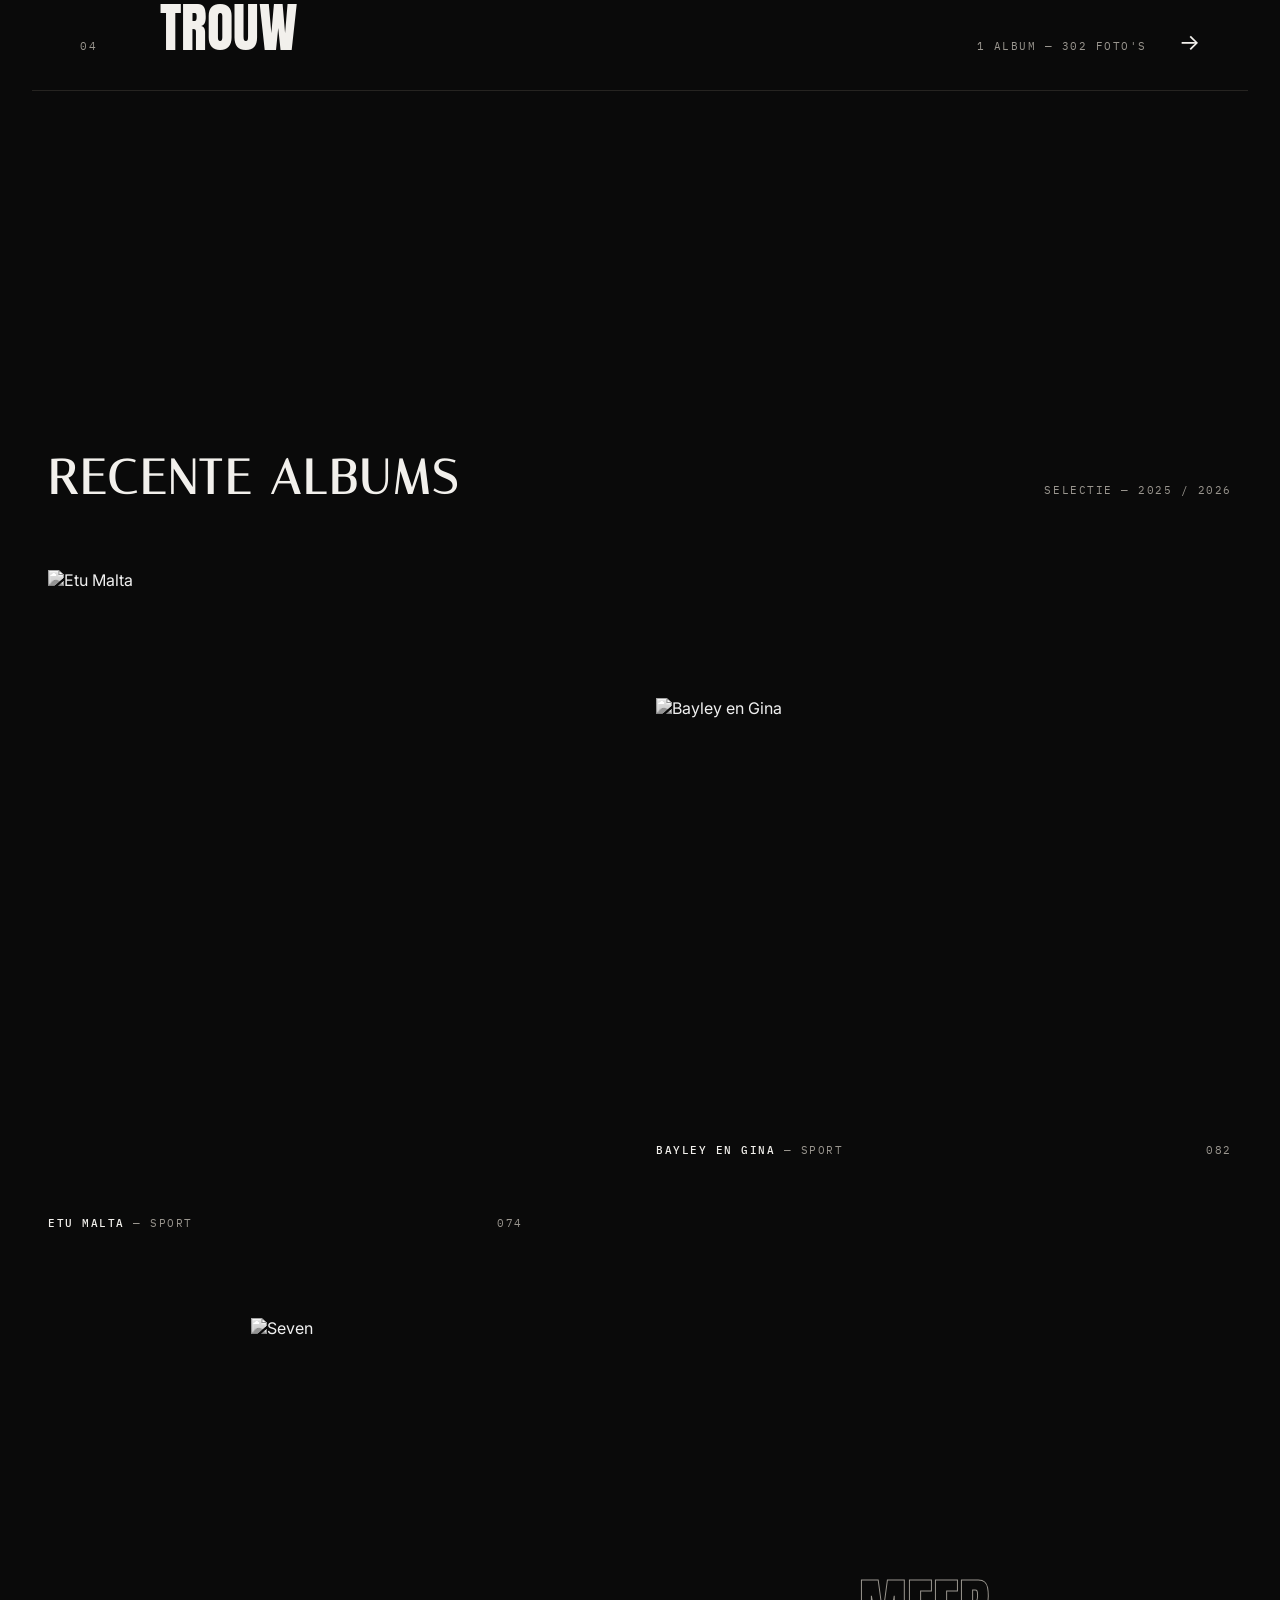
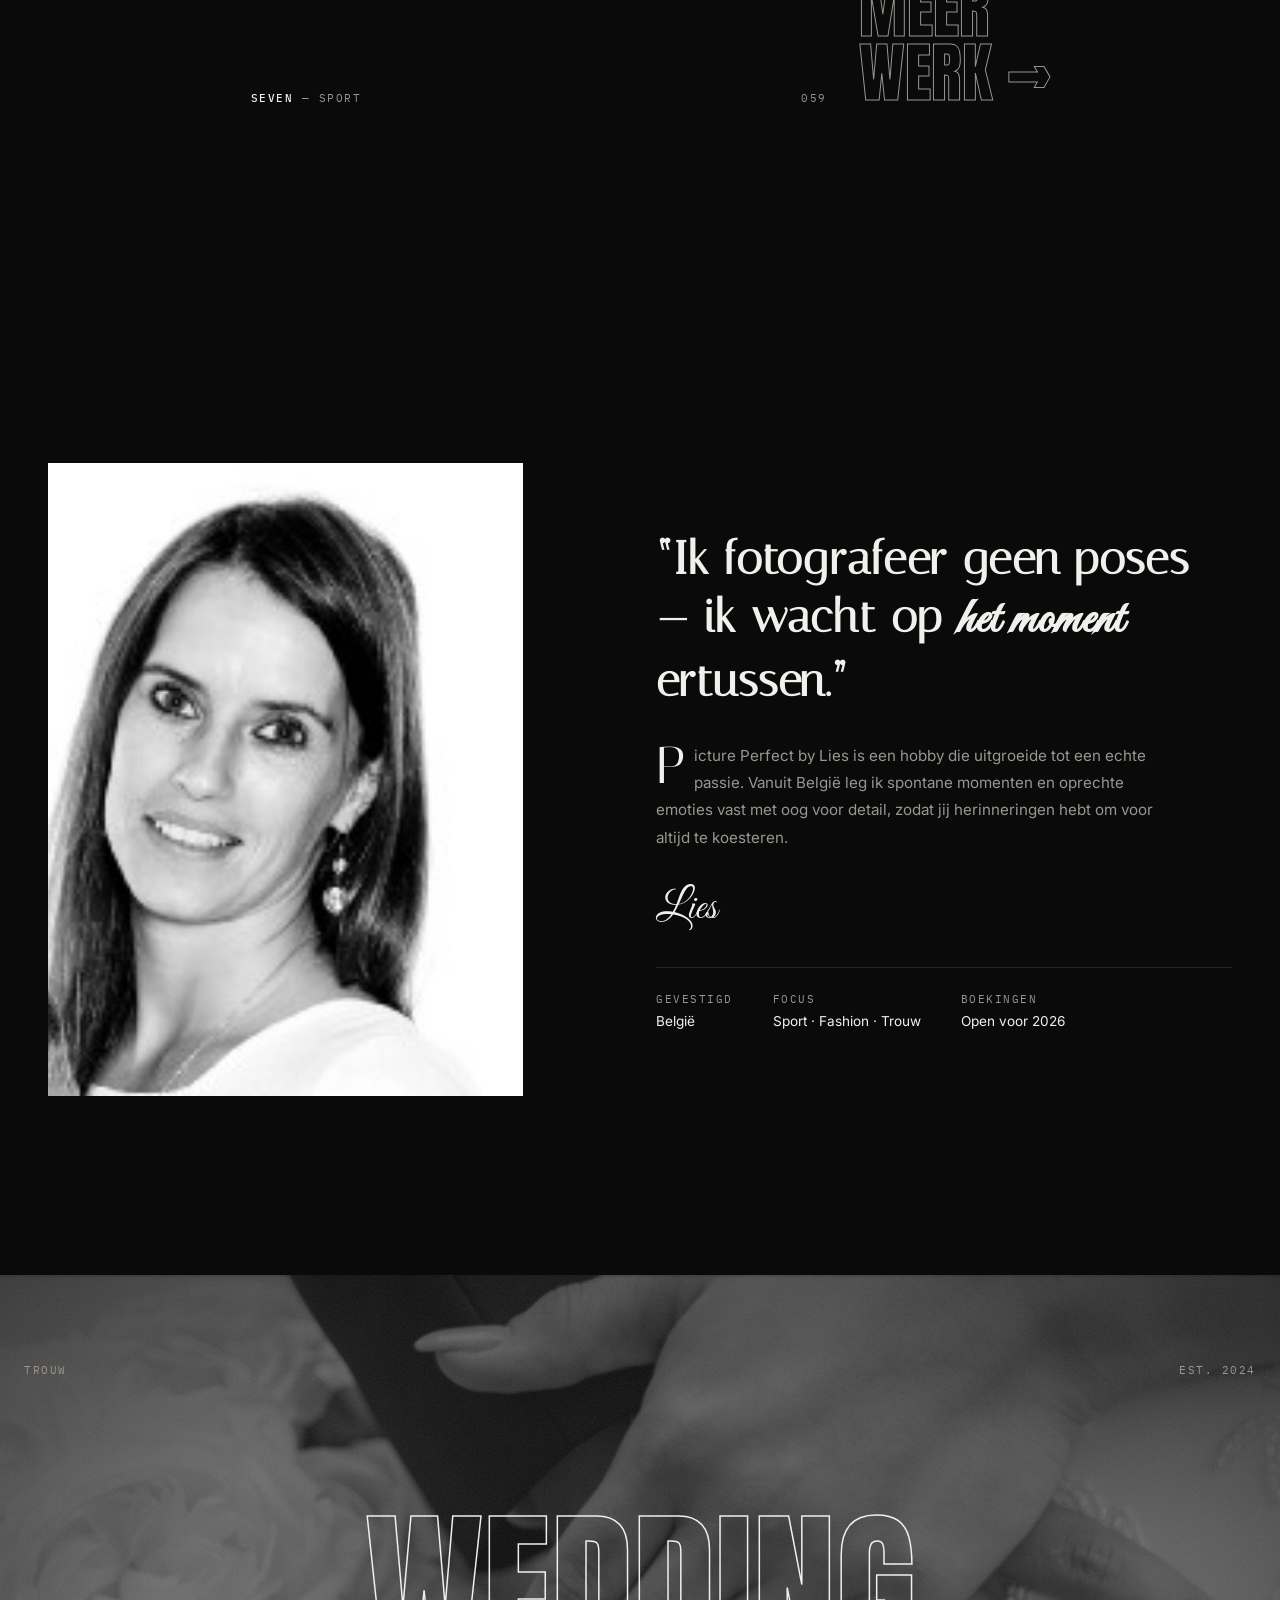
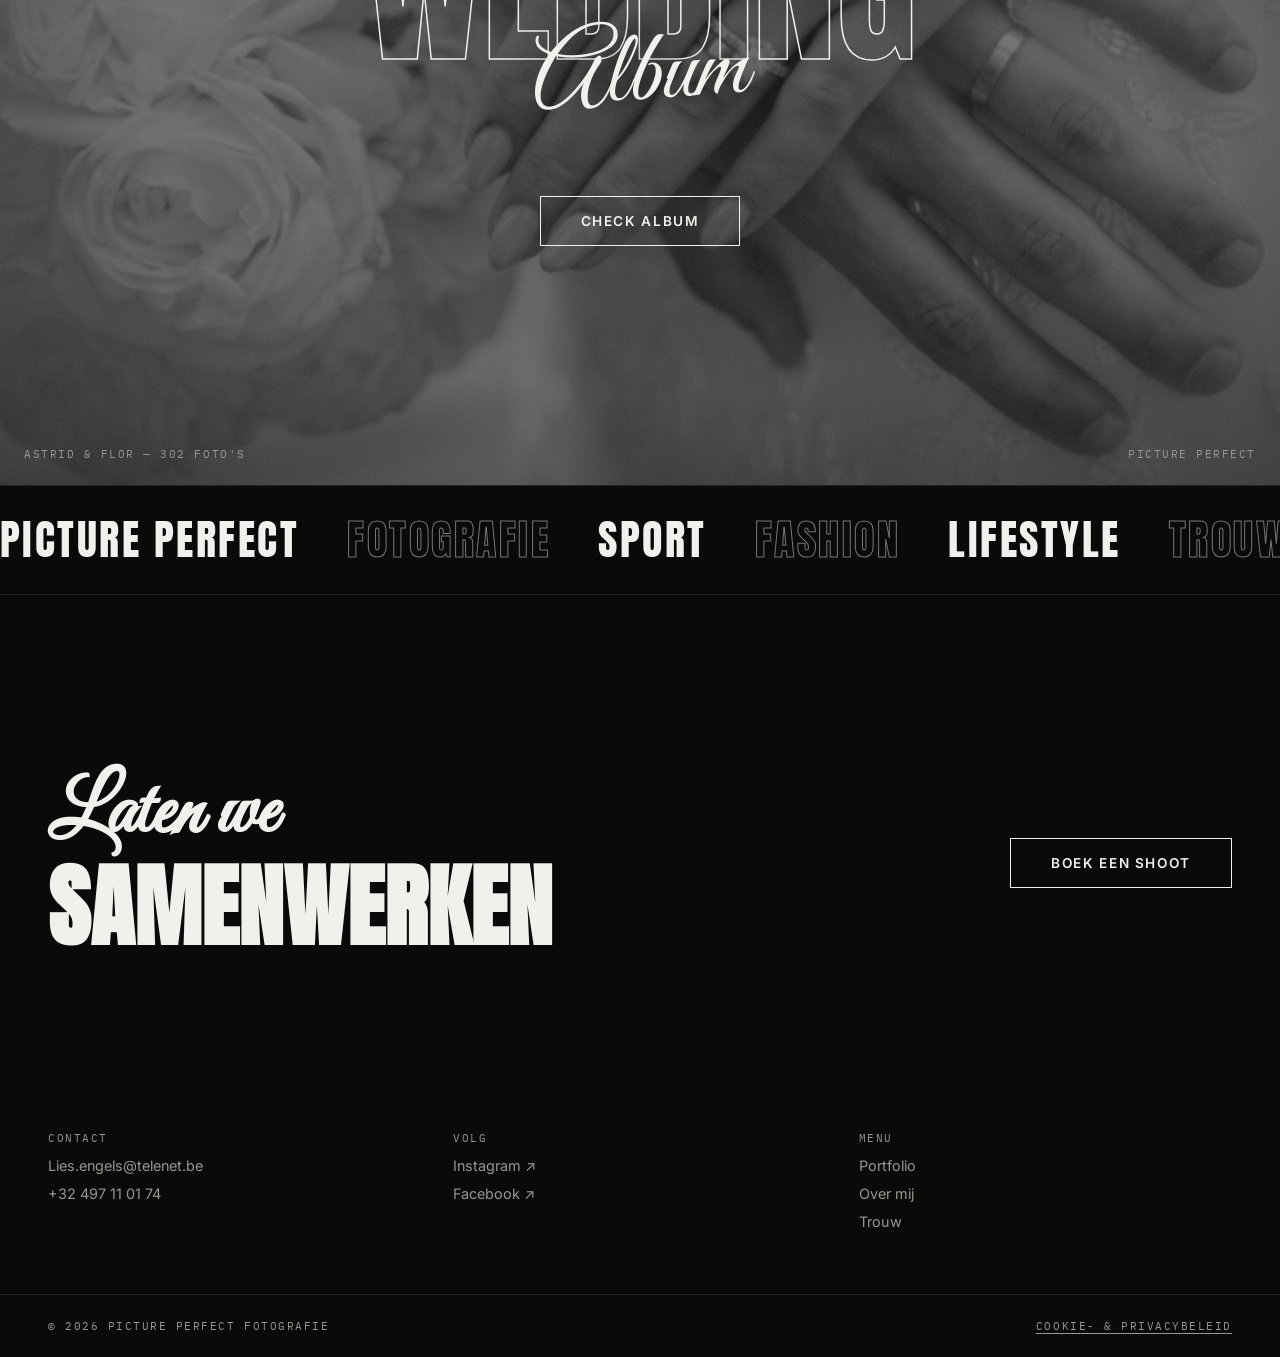
==== commit f45e7a0d: "git commit -m "Updated index.html and style.css with new design changes"" ====
--- a/index.html
+++ b/index.html
@@ -3,13 +3,13 @@
 <head>
   <meta charset="UTF-8">
   <meta name="viewport" content="width=device-width, initial-scale=1.0">
-  <title>Picture Perfect Fotografie — demo</title>
+  <title>Picture Perfect Fotografie</title>
 
   <link rel="preconnect" href="https://fonts.googleapis.com">
   <link rel="preconnect" href="https://fonts.gstatic.com" crossorigin>
   <link href="https://fonts.googleapis.com/css2?family=Anton&family=Great+Vibes&family=IBM+Plex+Mono:wght@400;500&family=Inter:wght@400;600&family=Italiana&display=swap" rel="stylesheet">
 
-  <link rel="stylesheet" href="demo.css">
+  <link rel="stylesheet" href="style.css">
 </head>
 <body>
 
@@ -29,29 +29,19 @@
     </nav>
   </header>
 
-  <!-- ===== HERO — layout A · animaties 2, 6, 10 ===== -->
-  <section class="hero">
-    <div class="hero__left">
-      <div>
-        <p class="meta hero__kicker"><span class="rule"></span>FOTOGRAFE — BELGIË</p>
-        <h1 class="hero__title">
-          <span class="line"><span>PICTURE</span></span>
-          <span class="line" style="--d: 0.12s"><span class="outline">PERFECT</span></span>
-        </h1>
-        <span class="hero__script">fotografie</span>
-      </div>
-      <div class="hero__bottom">
-        <p class="hero__intro">Spontane momenten en oprechte emoties, vastgelegd met oog voor detail.</p>
-        <p class="meta">SCROLL&nbsp;&darr;</p>
-      </div>
+  <!-- ===== HERO — volbeeld, gecentreerde lockup · animaties 2, 6, 10 ===== -->
+  <section class="hero grain">
+    <div class="hero__photo kenburns">
+      <img src="images/Engels_Liesbeth_Seven-55.jpg" alt="Portret van de fotografe">
     </div>
-    <div class="hero__photo kenburns grain">
-      <img src="images/Engels_Liesbeth_Seven-55.jpg" alt="Portret van de fotografe">
-      <div class="shade"></div>
-      <p class="meta hero__caption"><b>PICTURE PERFECT</b> — EST. 2024 &middot; BELGIË</p>
-      <p class="meta hero__index"><span><b>215</b> SPORT</span><span><b>195</b> FASHION</span><span><b>302</b> TROUW</span></p>
-      <p class="meta hero__rail">PICTURE PERFECT — EST. 2024</p>
+    <div class="hero__lockup">
+      <h1 class="hero__title">
+        <span class="line"><span>PICTURE</span></span>
+        <span class="line" style="--d: 0.12s"><span class="outline">PERFECT</span></span>
+      </h1>
+      <span class="hero__script">fotografie</span>
     </div>
+    <p class="meta hero__meta">FOTOGRAFE — BELGIË &middot; SCROLL &darr;</p>
   </section>
 
   <!-- ===== WORK INDEX — layout B · hover preview ===== -->
@@ -61,12 +51,12 @@
       <p class="meta">4 CATEGORIEËN — 712 FOTO'S</p>
     </div>
     <a class="work__row" data-reveal style="--d: 0"
-       href="demo-album.html?album=sport/etu-malta"
+       href="album.html?album=sport/etu-malta"
        data-img="https://lh3.googleusercontent.com/pw/AP1GczOUgUw1b2BRQ9oFemK10sX04XwDrB7UsvaciZqLRn6oR9EDNGiv98q_CbRn37G__ijoA1c6UDomRSaR_aUuzw8EnG8Knd4BG7lF3eldcm-6ttCm1VPb=w800">
       <span class="meta">01</span><span class="t">Sport</span><span class="meta cat">3 ALBUMS — 215 FOTO'S</span><span class="arrow">&rarr;</span>
     </a>
     <a class="work__row" data-reveal style="--d: 80"
-       href="demo-album.html?album=fashion/hayley-en-seven"
+       href="album.html?album=fashion/hayley-en-seven"
        data-img="https://lh3.googleusercontent.com/pw/AP1GczMROOnGMHBObLc0w9D3i300BzeakVcHPfDz18PtgUvaN88l-8c12t0bu9qV8P4ljK3ycz7bYP_WKi4JByh5kErcLKpLnr0NXhb8XjUjjHo_UGBcIxXH=w800">
       <span class="meta">02</span><span class="t">Fashion</span><span class="meta cat">1 ALBUM — 195 FOTO'S</span><span class="arrow">&rarr;</span>
     </a>
@@ -75,7 +65,7 @@
       <span class="meta">03</span><span class="t">Lifestyle</span><span class="meta cat">BINNENKORT</span><span class="arrow">&rarr;</span>
     </a>
     <a class="work__row" data-reveal style="--d: 240"
-       href="demo-album.html?album=trouw/astrid-en-flor"
+       href="album.html?album=trouw/astrid-en-flor"
        data-img="https://lh3.googleusercontent.com/pw/AP1GczN-b3W8wW5wIImS_ssWNASCvwBUyf0k1zxRsNTib-q5miihHFkq7uDGme5Lg4kL7ZRKyFI39OEI8K3gtONja9qwf_E04d7nWvlibDt3695NC1JgL4MA=w800">
       <span class="meta">04</span><span class="t">Trouw</span><span class="meta cat">1 ALBUM — 302 FOTO'S</span><span class="arrow">&rarr;</span>
     </a>
@@ -89,15 +79,15 @@
       <p class="meta">SELECTIE — 2025 / 2026</p>
     </div>
     <div class="museum__grid">
-      <a class="museum__item m-a curtain" href="demo-album.html?album=sport/etu-malta">
+      <a class="museum__item m-a curtain" href="album.html?album=sport/etu-malta">
         <img src="https://lh3.googleusercontent.com/pw/AP1GczOUgUw1b2BRQ9oFemK10sX04XwDrB7UsvaciZqLRn6oR9EDNGiv98q_CbRn37G__ijoA1c6UDomRSaR_aUuzw8EnG8Knd4BG7lF3eldcm-6ttCm1VPb=w800" alt="Etu Malta">
         <p class="meta"><span><b>ETU MALTA</b> — SPORT</span><span>074</span></p>
       </a>
-      <a class="museum__item m-b curtain" href="demo-album.html?album=sport/bayley-en-gina-2027">
+      <a class="museum__item m-b curtain" href="album.html?album=sport/bayley-en-gina-2027">
         <img src="https://lh3.googleusercontent.com/pw/AP1GczMROOnGMHBObLc0w9D3i300BzeakVcHPfDz18PtgUvaN88l-8c12t0bu9qV8P4ljK3ycz7bYP_WKi4JByh5kErcLKpLnr0NXhb8XjUjjHo_UGBcIxXH=w800" alt="Bayley en Gina">
         <p class="meta"><span><b>BAYLEY EN GINA</b> — SPORT</span><span>082</span></p>
       </a>
-      <a class="museum__item m-c curtain" href="demo-album.html?album=sport/seven">
+      <a class="museum__item m-c curtain" href="album.html?album=sport/seven">
         <img src="https://lh3.googleusercontent.com/pw/AP1GczN-b3W8wW5wIImS_ssWNASCvwBUyf0k1zxRsNTib-q5miihHFkq7uDGme5Lg4kL7ZRKyFI39OEI8K3gtONja9qwf_E04d7nWvlibDt3695NC1JgL4MA=w800" alt="Seven">
         <p class="meta"><span><b>SEVEN</b> — SPORT</span><span>059</span></p>
       </a>
@@ -137,7 +127,7 @@
       <span class="trouw__big">WEDDING</span>
       <span class="trouw__script">Album</span>
       <div class="trouw__btnrow">
-        <a href="demo-album.html?album=trouw/astrid-en-flor" class="btn btn--sweep">CHECK ALBUM</a>
+        <a href="album.html?album=trouw/astrid-en-flor" class="btn btn--sweep">CHECK ALBUM</a>
       </div>
     </div>
   </section>
@@ -180,6 +170,6 @@
     </div>
   </footer>
 
-  <script src="demo.js"></script>
+  <script src="script.js"></script>
 </body>
 </html>
--- a/style.css
+++ b/style.css
@@ -0,0 +1,682 @@
+/* ==========================================================
+   PICTURE PERFECT
+   Combines layout demos A–G and animation demos 1–10.
+   Used only by index.html and album.html.
+   ========================================================== */
+
+*, *::before, *::after { margin: 0; padding: 0; box-sizing: border-box; }
+
+:root {
+  --bg: #0a0a0a;
+  --panel: #121110;
+  --text: #f2f0ec;   /* warm white */
+  --muted: #9a968f;
+  --line: #262421;
+  --font-display: 'Anton', sans-serif;
+  --font-serif: 'Italiana', serif;
+  --font-script: 'Great Vibes', cursive;
+  --font-body: 'Inter', sans-serif;
+  --font-mono: 'IBM Plex Mono', monospace;
+  --pad: clamp(1.5rem, 4vw, 3rem);
+  --section: clamp(9rem, 14vw, 15rem);
+  --ease-out: cubic-bezier(0.22, 1, 0.36, 1);
+  --ease-inout: cubic-bezier(0.65, 0, 0.35, 1);
+}
+
+html { scroll-behavior: smooth; }
+
+body {
+  font-family: var(--font-body);
+  background: var(--bg);
+  color: var(--text);
+  -webkit-font-smoothing: antialiased;
+}
+
+img { display: block; }
+a { color: inherit; text-decoration: none; }
+ul { list-style: none; }
+
+/* ---------- caption / metadata system (the signature) ---------- */
+.meta {
+  font-family: var(--font-mono);
+  font-size: 0.68rem;
+  letter-spacing: 0.14em;
+  text-transform: uppercase;
+  color: var(--muted);
+}
+.meta b { color: var(--text); font-weight: 500; }
+
+/* ---------- buttons (animation 9) ---------- */
+.btn {
+  display: inline-block;
+  font: 600 0.85rem var(--font-body);
+  letter-spacing: 0.12em;
+  padding: 1rem 2.5rem;
+  border: 1px solid var(--text);
+  background: transparent;
+  color: var(--text);
+  position: relative;
+  overflow: hidden;
+  cursor: pointer;
+  transition: color 0.35s ease;
+  z-index: 1;
+}
+.btn::before {
+  content: '';
+  position: absolute;
+  inset: 0;
+  background: var(--text);
+  transform: translateY(101%);
+  transition: transform 0.4s var(--ease-inout);
+  z-index: -1;
+}
+.btn:hover { color: var(--bg); }
+.btn:hover::before { transform: translateY(0); }
+.btn--sweep::before { transform: translateX(-101%); }
+.btn--sweep:hover::before { transform: translateX(0); }
+.btn .ar { display: inline-block; margin-left: 0.6em; transition: transform 0.3s ease; }
+.btn:hover .ar { transform: translateX(6px); }
+
+/* ==========================================================
+   SCROLL REVEALS (fade-up, staggered via --d in ms)
+   ========================================================== */
+[data-reveal] {
+  opacity: 0;
+  transform: translateY(28px);
+  transition: opacity 0.8s ease, transform 0.8s var(--ease-out);
+  transition-delay: calc(var(--d, 0) * 1ms);
+}
+[data-reveal].is-in {
+  opacity: 1;
+  transform: none;
+}
+
+/* ---------- image curtain (animation 5) ---------- */
+.curtain { position: relative; overflow: hidden; }
+.curtain img {
+  transform: scale(1.22);
+  transition: transform 1.6s var(--ease-out);
+}
+.curtain::after {
+  content: '';
+  position: absolute;
+  inset: 0;
+  background: var(--bg);
+  transition: transform 1.1s var(--ease-inout);
+}
+.curtain.is-in img { transform: scale(1); }
+.curtain.is-in::after { transform: translateX(101%); }
+
+/* ---------- ken burns (animation 6) ---------- */
+.kenburns img { animation: kenburns 16s ease-in-out infinite alternate; }
+@keyframes kenburns {
+  from { transform: scale(1) translate(0, 0); }
+  to   { transform: scale(1.1) translate(-1.5%, 1.5%); }
+}
+
+/* ---------- film grain + vignette (animation 10) ---------- */
+.grain::before {
+  content: '';
+  position: absolute;
+  inset: 0;
+  background: radial-gradient(ellipse at center, transparent 55%, rgba(0, 0, 0, 0.5) 100%);
+  pointer-events: none;
+  z-index: 2;
+}
+.grain::after {
+  content: '';
+  position: absolute;
+  inset: -50%;
+  background-image: url("data:image/svg+xml,%3Csvg xmlns='http://www.w3.org/2000/svg' width='120' height='120'%3E%3Cfilter id='n'%3E%3CfeTurbulence type='fractalNoise' baseFrequency='0.9' numOctaves='2'/%3E%3C/filter%3E%3Crect width='120' height='120' filter='url(%23n)' opacity='0.13'/%3E%3C/svg%3E");
+  animation: grain 0.5s steps(4) infinite;
+  pointer-events: none;
+  z-index: 2;
+}
+@keyframes grain {
+  to { transform: translate(-8%, 6%); }
+}
+
+/* ---------- letters cascade (animation 1) ---------- */
+.cascade span {
+  display: inline-block;
+  opacity: 0;
+  transform: translateY(0.6em) rotate(6deg);
+}
+.cascade.play span {
+  animation: cascade 0.7s var(--ease-out) forwards;
+  animation-delay: calc(var(--i) * 45ms);
+}
+@keyframes cascade {
+  to { opacity: 1; transform: translateY(0) rotate(0); }
+}
+
+/* ---------- blur & tracking (animation 3) ---------- */
+.blur-in {
+  opacity: 0;
+  filter: blur(14px);
+  letter-spacing: 0.4em;
+}
+.blur-in.play {
+  animation: blurin 1.6s ease forwards;
+}
+@keyframes blurin {
+  to { opacity: 1; filter: blur(0); letter-spacing: 0.02em; }
+}
+
+/* ==========================================================
+   HEADER / NAV
+   ========================================================== */
+.site-header {
+  position: fixed;
+  top: 0; left: 0; right: 0;
+  z-index: 100;
+  display: flex;
+  align-items: center;
+  justify-content: space-between;
+  padding: 1.4rem var(--pad);
+  mix-blend-mode: normal;
+}
+.logo {
+  font-family: var(--font-display);
+  font-size: 1rem;
+  letter-spacing: 0.08em;
+  z-index: 110;
+}
+.hamburger {
+  border: none;
+  background: transparent;
+  display: none;
+  flex-direction: column;
+  justify-content: center;
+  gap: 6px;
+  width: 44px;
+  height: 44px;
+  padding: 8px;
+  cursor: pointer;
+  z-index: 110;
+}
+.hamburger span {
+  width: 100%; height: 2px;
+  background: var(--text);
+  transition: transform 0.3s ease, opacity 0.3s ease;
+}
+.hamburger.is-open span:nth-child(1) { transform: translateY(8px) rotate(45deg); }
+.hamburger.is-open span:nth-child(2) { opacity: 0; }
+.hamburger.is-open span:nth-child(3) { transform: translateY(-8px) rotate(-45deg); }
+
+.nav { display: flex; align-items: center; gap: 2.2rem; }
+.nav a:not(.btn) {
+  font: 600 0.78rem var(--font-body);
+  letter-spacing: 0.12em;
+  position: relative;
+}
+.nav a:not(.btn)::after {
+  content: '';
+  position: absolute;
+  left: 0; bottom: -5px;
+  width: 100%; height: 1px;
+  background: var(--text);
+  transform: scaleX(0);
+  transform-origin: left;
+  transition: transform 0.4s var(--ease-out);
+}
+.nav a:not(.btn):hover::after { transform: scaleX(1); }
+.nav .btn { padding: 0.7rem 1.6rem; font-size: 0.75rem; }
+
+@media (max-width: 900px) {
+  .hamburger { display: flex; }
+  .nav {
+    position: fixed;
+    inset: 0;
+    background: var(--bg);
+    flex-direction: column;
+    justify-content: center;
+    gap: 2.5rem;
+    opacity: 0;
+    visibility: hidden;
+    transition: opacity 0.3s ease, visibility 0.3s ease;
+  }
+  .nav.is-open { opacity: 1; visibility: visible; }
+  .nav a:not(.btn) { font-family: var(--font-display); font-size: 2rem; font-weight: 400; }
+  body.nav-open { overflow: hidden; }
+}
+
+/* ==========================================================
+   HERO (volbeeld + gecentreerde lockup + animations 2, 6, 10)
+   ========================================================== */
+.hero {
+  min-height: 100svh;
+  position: relative;
+  overflow: hidden;
+}
+.hero__photo {
+  position: absolute;
+  inset: 0;
+}
+.hero__photo img {
+  width: 100%; height: 100%;
+  object-fit: cover;
+  filter: grayscale(100%) contrast(1.05) brightness(0.7);
+}
+.hero__lockup {
+  position: absolute;
+  top: 50%; left: 50%;
+  transform: translate(-50%, -50%);
+  z-index: 5;
+  text-align: center;
+}
+.hero__title {
+  font-family: var(--font-display);
+  font-size: clamp(4rem, 12vw, 12rem);
+  line-height: 0.9;
+  text-transform: uppercase;
+  text-shadow: 0 2px 50px rgba(0, 0, 0, 0.5);
+}
+.hero__title .outline {
+  color: transparent;
+  -webkit-text-stroke: 1.5px var(--text);
+  text-shadow: none;
+}
+.hero__script {
+  font-family: var(--font-script);
+  font-size: clamp(2rem, 5vw, 4.5rem);
+  display: block;
+  margin-top: -0.3em;
+  rotate: -3deg;
+}
+.hero__meta {
+  position: absolute;
+  bottom: 2.5rem; left: 50%;
+  transform: translateX(-50%);
+  z-index: 5;
+  text-align: center;
+  white-space: nowrap;
+}
+/* line mask reveal (animation 2) */
+.line { overflow: hidden; display: block; }
+.line > span {
+  display: block;
+  transform: translateY(112%);
+  transition: transform 0.95s var(--ease-out);
+  transition-delay: var(--d, 0s);
+}
+.play .line > span { transform: translateY(0); }
+.hero__script,
+.hero__meta {
+  opacity: 0;
+  transition: opacity 1s ease 0.7s;
+}
+.play .hero__script,
+.play .hero__meta { opacity: 1; }
+
+/* ==========================================================
+   WORK INDEX (layout B + hover preview)
+   ========================================================== */
+.work { padding: var(--section) 0; position: relative; }
+.work__head {
+  max-width: 76rem;
+  margin: 0 auto 3rem;
+  padding: 0 var(--pad);
+  display: flex;
+  justify-content: space-between;
+  align-items: baseline;
+  gap: 1rem;
+}
+.work__head h2 {
+  font-family: var(--font-serif);
+  font-size: clamp(1.8rem, 4vw, 3rem);
+  letter-spacing: 0.06em;
+  text-transform: uppercase;
+}
+.work__row {
+  max-width: 76rem;
+  margin: 0 auto;
+  padding: 2.2rem var(--pad);
+  border-top: 1px solid var(--line);
+  display: grid;
+  grid-template-columns: 3rem 1fr auto auto;
+  align-items: baseline;
+  gap: 2rem;
+  transition: background 0.3s ease, padding-left 0.3s ease;
+}
+.work__row:last-of-type { border-bottom: 1px solid var(--line); }
+.work__row:hover { background: var(--panel); padding-left: calc(var(--pad) + 0.8rem); }
+.work__row .t {
+  font-family: var(--font-display);
+  font-size: clamp(1.8rem, 4.5vw, 3.4rem);
+  text-transform: uppercase;
+  line-height: 1;
+}
+.work__row .arrow { font-size: 1.4rem; transition: transform 0.3s ease; }
+.work__row:hover .arrow { transform: translateX(8px); }
+.work__preview {
+  position: absolute;
+  width: 260px;
+  aspect-ratio: 4 / 5;
+  object-fit: cover;
+  pointer-events: none;
+  opacity: 0;
+  transform: scale(0.92) rotate(2deg);
+  transition: opacity 0.25s ease, transform 0.35s var(--ease-out);
+  z-index: 10;
+  border-radius: 4px;
+}
+.work__preview.on { opacity: 1; transform: scale(1) rotate(0); }
+@media (max-width: 900px) {
+  .work__row { grid-template-columns: 2rem 1fr auto; }
+  .work__row .cat { display: none; }
+  .work__preview { display: none; }
+}
+
+/* ==========================================================
+   MUSEUM GRID (layout C + curtain + hover)
+   ========================================================== */
+.museum { padding: var(--section) var(--pad); max-width: 80rem; margin: 0 auto; }
+.museum__head { margin-bottom: 4rem; display: flex; justify-content: space-between; align-items: baseline; gap: 1rem; }
+.museum__head h2 {
+  font-family: var(--font-serif);
+  font-size: clamp(1.8rem, 4vw, 3rem);
+  letter-spacing: 0.06em;
+  text-transform: uppercase;
+}
+.museum__grid {
+  display: grid;
+  grid-template-columns: repeat(12, 1fr);
+  gap: 1.5rem 2rem;
+}
+.museum__item img {
+  width: 100%;
+  object-fit: cover;
+  filter: grayscale(100%);
+  transition: filter 0.6s ease, transform 1.6s var(--ease-out);
+}
+.museum__item:hover img { filter: grayscale(0%); }
+.museum__item .meta { margin-top: 0.8rem; display: flex; justify-content: space-between; }
+.museum__item.m-a { grid-column: 1 / 6; }
+.museum__item.m-a img { aspect-ratio: 3 / 4; }
+.museum__item.m-b { grid-column: 7 / 13; margin-top: 8rem; }
+.museum__item.m-b img { aspect-ratio: 4 / 3; }
+.museum__item.m-c { grid-column: 3 / 9; margin-top: 4rem; }
+.museum__item.m-c img { aspect-ratio: 16 / 10; }
+.museum__more {
+  grid-column: 9 / 13;
+  align-self: end;
+  font-family: var(--font-display);
+  font-size: clamp(2rem, 5vw, 4rem);
+  line-height: 1;
+  text-transform: uppercase;
+  color: transparent;
+  -webkit-text-stroke: 1px var(--muted);
+  transition: -webkit-text-stroke-color 0.3s ease;
+}
+.museum__more:hover { -webkit-text-stroke-color: var(--text); }
+@media (max-width: 900px) {
+  .museum__item.m-a, .museum__item.m-b, .museum__item.m-c, .museum__more {
+    grid-column: 1 / 13;
+    margin-top: 2rem;
+  }
+}
+
+/* ==========================================================
+   ABOUT SPREAD (layout D + blur quote + curtain portrait)
+   ========================================================== */
+.about {
+  padding: var(--section) var(--pad);
+  max-width: 80rem;
+  margin: 0 auto;
+  display: grid;
+  grid-template-columns: repeat(12, 1fr);
+  gap: 2rem;
+}
+.about__photo { grid-column: 1 / 6; position: relative; }
+.about__photo img {
+  width: 100%;
+  aspect-ratio: 3 / 4;
+  object-fit: cover;
+  filter: grayscale(100%);
+}
+.about__photo > .meta { position: absolute; left: 0; bottom: -1.8rem; }
+.about__body {
+  grid-column: 7 / 13;
+  display: flex;
+  flex-direction: column;
+  justify-content: center;
+  gap: 2rem;
+}
+.about__quote {
+  font-family: var(--font-serif);
+  font-size: clamp(1.8rem, 3.6vw, 3.2rem);
+  line-height: 1.25;
+}
+.about__quote .accent { font-family: var(--font-script); font-size: 1.1em; }
+.about__text {
+  color: var(--muted);
+  line-height: 1.8;
+  max-width: 52ch;
+  font-size: 0.95rem;
+}
+.about__text::first-letter {
+  font-family: var(--font-serif);
+  font-size: 3.4em;
+  float: left;
+  line-height: 0.85;
+  margin: 0.05em 0.15em 0 0;
+  color: var(--text);
+}
+.about__sig { font-family: var(--font-script); font-size: 2.6rem; }
+.about__facts {
+  display: grid;
+  grid-template-columns: repeat(3, auto);
+  gap: 2.5rem;
+  justify-content: start;
+  border-top: 1px solid var(--line);
+  padding-top: 1.5rem;
+}
+.about__facts .v {
+  display: block;
+  margin-top: 0.4rem;
+  font: 400 0.85rem var(--font-body);
+  color: var(--text);
+  letter-spacing: 0;
+  text-transform: none;
+}
+@media (max-width: 900px) {
+  .about__photo { grid-column: 1 / 13; }
+  .about__body { grid-column: 1 / 13; margin-top: 3rem; }
+  .about__facts { grid-template-columns: 1fr 1fr; gap: 1.5rem; }
+}
+
+/* ==========================================================
+   TROUW (layout E + handwriting 4 + ken burns 6 + grain 10)
+   ========================================================== */
+.trouw {
+  position: relative;
+  min-height: 90vh;
+  display: flex;
+  align-items: center;
+  justify-content: center;
+  overflow: hidden;
+}
+.trouw__bg {
+  position: absolute;
+  inset: 0;
+  overflow: hidden;
+}
+.trouw__bg img {
+  width: 100%; height: 100%;
+  object-fit: cover;
+}
+.trouw__bg .shade {
+  position: absolute; inset: 0;
+  background: rgba(8, 7, 6, 0.55);
+  z-index: 1;
+}
+.trouw__lockup { position: relative; z-index: 5; text-align: center; }
+.trouw__big {
+  font-family: var(--font-display);
+  font-size: clamp(4rem, 13vw, 12rem);
+  line-height: 0.95;
+  text-transform: uppercase;
+  color: transparent;
+  -webkit-text-stroke: 1.5px var(--text);
+  display: block;
+}
+.trouw__script {
+  font-family: var(--font-script);
+  font-size: clamp(3rem, 8vw, 7rem);
+  display: block;
+  margin-top: -0.55em;
+  padding: 0 0.2em 0.15em;
+  transform: rotate(-4deg);
+  text-shadow: 0 4px 30px rgba(0, 0, 0, 0.5);
+  /* handwriting wipe (animation 4) */
+  clip-path: inset(0 100% 0 0);
+}
+.trouw.play .trouw__script { animation: wipe 1.8s var(--ease-inout) forwards; }
+@keyframes wipe { to { clip-path: inset(0 0 0 0); } }
+.trouw__btnrow { margin-top: 2.5rem; opacity: 0; transition: opacity 0.8s ease 1.3s; }
+.trouw.play .trouw__btnrow { opacity: 1; }
+.trouw .corner { position: absolute; z-index: 5; }
+.trouw .c1 { top: 5.5rem; left: 1.5rem; }
+.trouw .c2 { top: 5.5rem; right: 1.5rem; }
+.trouw .c3 { bottom: 1.5rem; left: 1.5rem; }
+.trouw .c4 { bottom: 1.5rem; right: 1.5rem; }
+
+/* ==========================================================
+   MARQUEE (animation 8)
+   ========================================================== */
+.marquee {
+  overflow: hidden;
+  border-top: 1px solid var(--line);
+  padding: 1.4rem 0;
+  white-space: nowrap;
+}
+.marquee__track { display: inline-block; animation: marquee 22s linear infinite; }
+.marquee:hover .marquee__track { animation-play-state: paused; }
+.marquee__track span {
+  font-family: var(--font-display);
+  font-size: clamp(1.6rem, 4vw, 2.6rem);
+  letter-spacing: 0.06em;
+  margin-right: 3rem;
+  text-transform: uppercase;
+}
+.marquee__track .outline {
+  color: transparent;
+  -webkit-text-stroke: 1px #777;
+}
+@keyframes marquee { to { transform: translateX(-50%); } }
+
+/* ==========================================================
+   FOOTER (layout G + cascade 1 + buttons 9)
+   ========================================================== */
+.footer { border-top: 1px solid var(--line); }
+.footer__cta {
+  padding: var(--section) var(--pad);
+  max-width: 80rem;
+  margin: 0 auto;
+  display: flex;
+  flex-wrap: wrap;
+  align-items: center;
+  justify-content: space-between;
+  gap: 2.5rem;
+}
+.footer__cta h2 {
+  font-family: var(--font-display);
+  font-size: clamp(2.5rem, 7vw, 6rem);
+  line-height: 1;
+  text-transform: uppercase;
+}
+.footer__cta .script {
+  font-family: var(--font-script);
+  text-transform: none;
+  font-size: 0.9em;
+  display: block;
+  margin-bottom: 0.1em;
+}
+.footer__cols {
+  max-width: 80rem;
+  margin: 0 auto;
+  padding: 0 var(--pad) 4rem;
+  display: grid;
+  grid-template-columns: repeat(3, 1fr);
+  gap: 2rem;
+}
+.footer__cols a {
+  display: block;
+  margin-top: 0.7rem;
+  color: var(--muted);
+  font-size: 0.9rem;
+  transition: color 0.2s;
+}
+.footer__cols a:hover { color: var(--text); }
+.footer__bottom {
+  border-top: 1px solid var(--line);
+  padding: 1.5rem var(--pad);
+  display: flex;
+  justify-content: space-between;
+  flex-wrap: wrap;
+  gap: 1rem;
+}
+.footer__bottom a { text-decoration: underline; text-underline-offset: 3px; }
+@media (max-width: 900px) {
+  .footer__cols { grid-template-columns: 1fr; }
+}
+
+/* ==========================================================
+   ALBUM PAGE (layout F + masonry gallery)
+   ========================================================== */
+.album {
+  padding: 8rem var(--pad) 4rem;
+  max-width: 80rem;
+  margin: 0 auto;
+}
+.album__back { display: inline-block; margin-bottom: 3rem; transition: color 0.2s; }
+.album__back:hover { color: var(--text); }
+.album__title {
+  font-family: var(--font-display);
+  font-size: clamp(3rem, 9vw, 8rem);
+  line-height: 0.95;
+  text-transform: uppercase;
+}
+.album__specs {
+  margin-top: 3rem;
+  display: grid;
+  grid-template-columns: repeat(4, 1fr);
+  border-top: 1px solid var(--line);
+  border-bottom: 1px solid var(--line);
+}
+.album__specs > div { padding: 1.2rem 0; }
+.album__specs > div + div { border-left: 1px solid var(--line); padding-left: 1.5rem; }
+.album__specs .v {
+  display: block;
+  margin-top: 0.4rem;
+  font: 400 1rem var(--font-body);
+  color: var(--text);
+  letter-spacing: 0;
+  text-transform: none;
+}
+@media (max-width: 900px) {
+  .album__specs { grid-template-columns: 1fr 1fr; }
+  .album__specs > div:nth-child(3) { border-left: none; padding-left: 0; }
+}
+
+/* masonry gallery (efferd layout) with contact-sheet numbers */
+.gallery {
+  max-width: 80rem;
+  margin: 0 auto;
+  padding: 3rem var(--pad) 5rem;
+  columns: 1;
+  column-gap: 1.5rem;
+}
+.gallery figure {
+  break-inside: avoid;
+  margin-bottom: 1.5rem;
+  opacity: 0;
+  transform: translateY(14px);
+  transition: opacity 0.6s ease, transform 0.6s ease;
+}
+.gallery figure.is-loaded { opacity: 1; transform: none; }
+.gallery img { width: 100%; border-radius: 4px; }
+.gallery figcaption { margin-top: 0.5rem; }
+@media (min-width: 600px)  { .gallery { columns: 2; } }
+@media (min-width: 1024px) { .gallery { columns: 4; } }
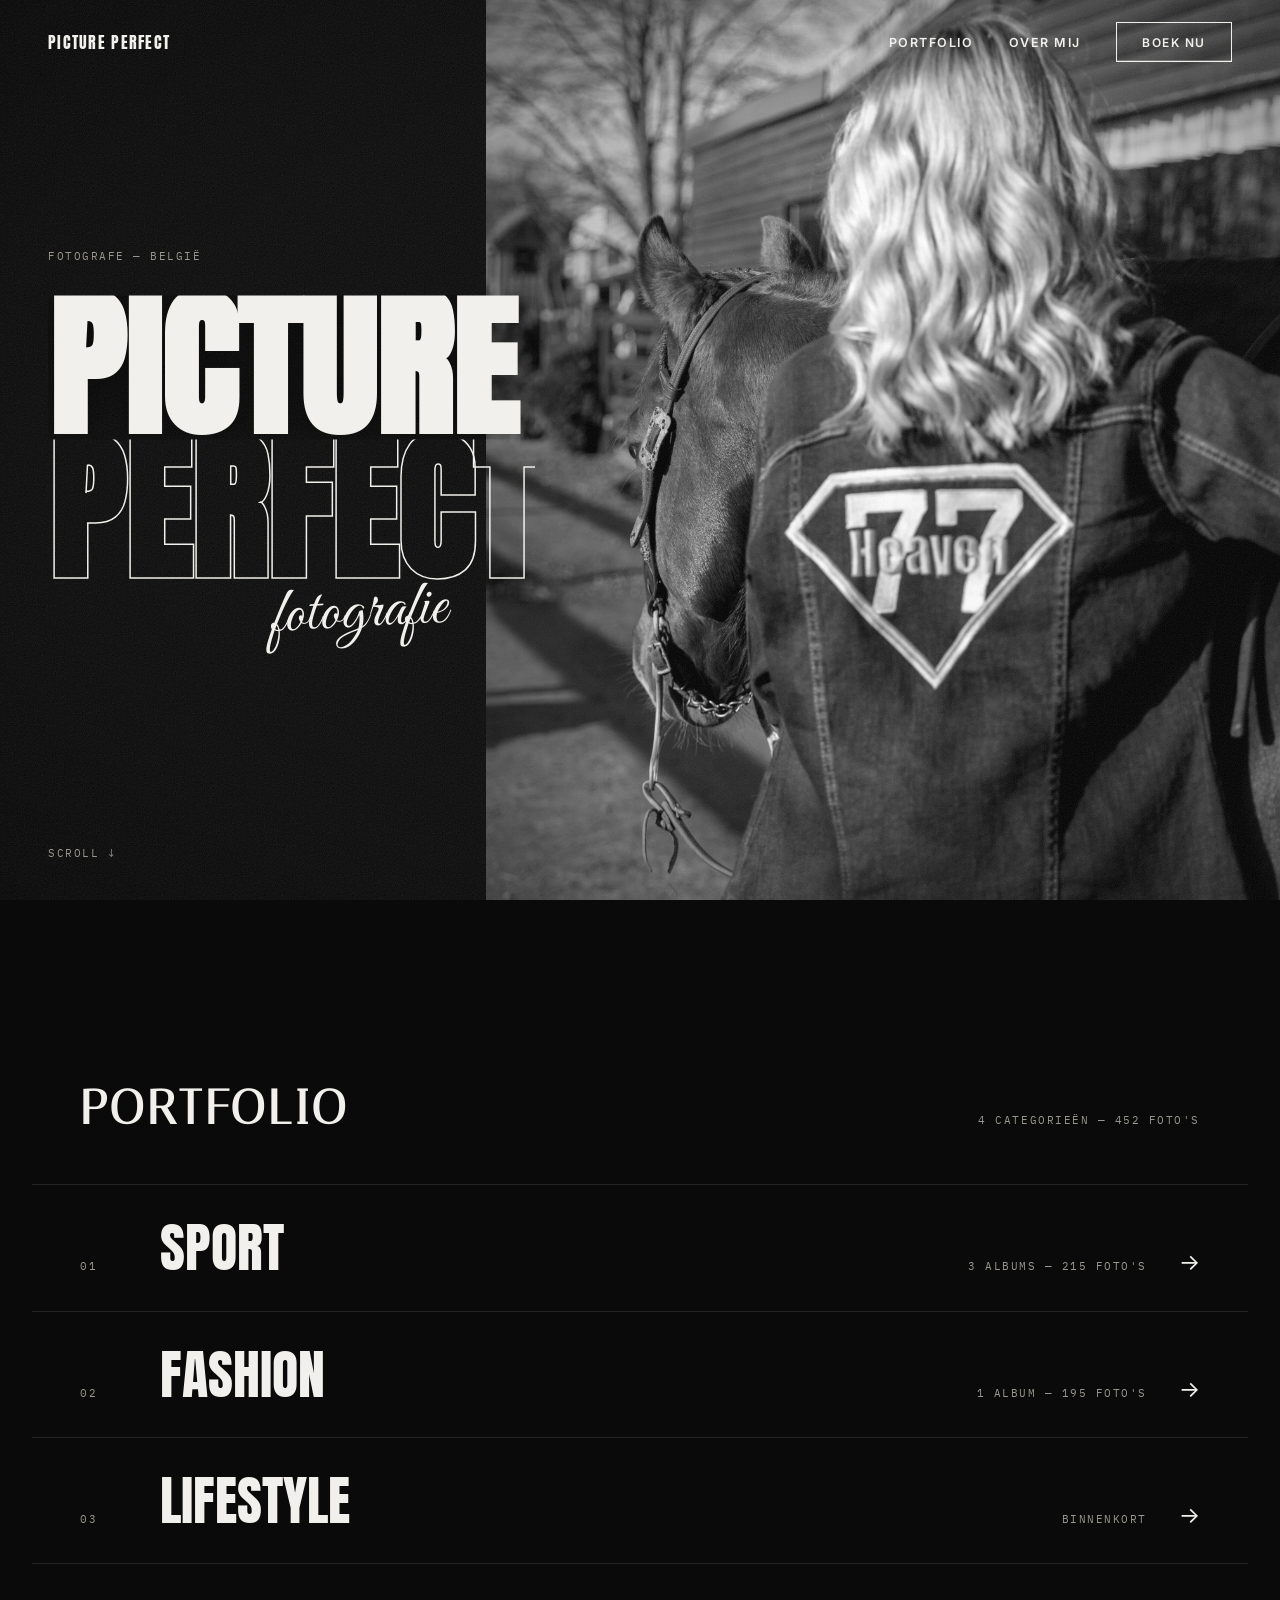
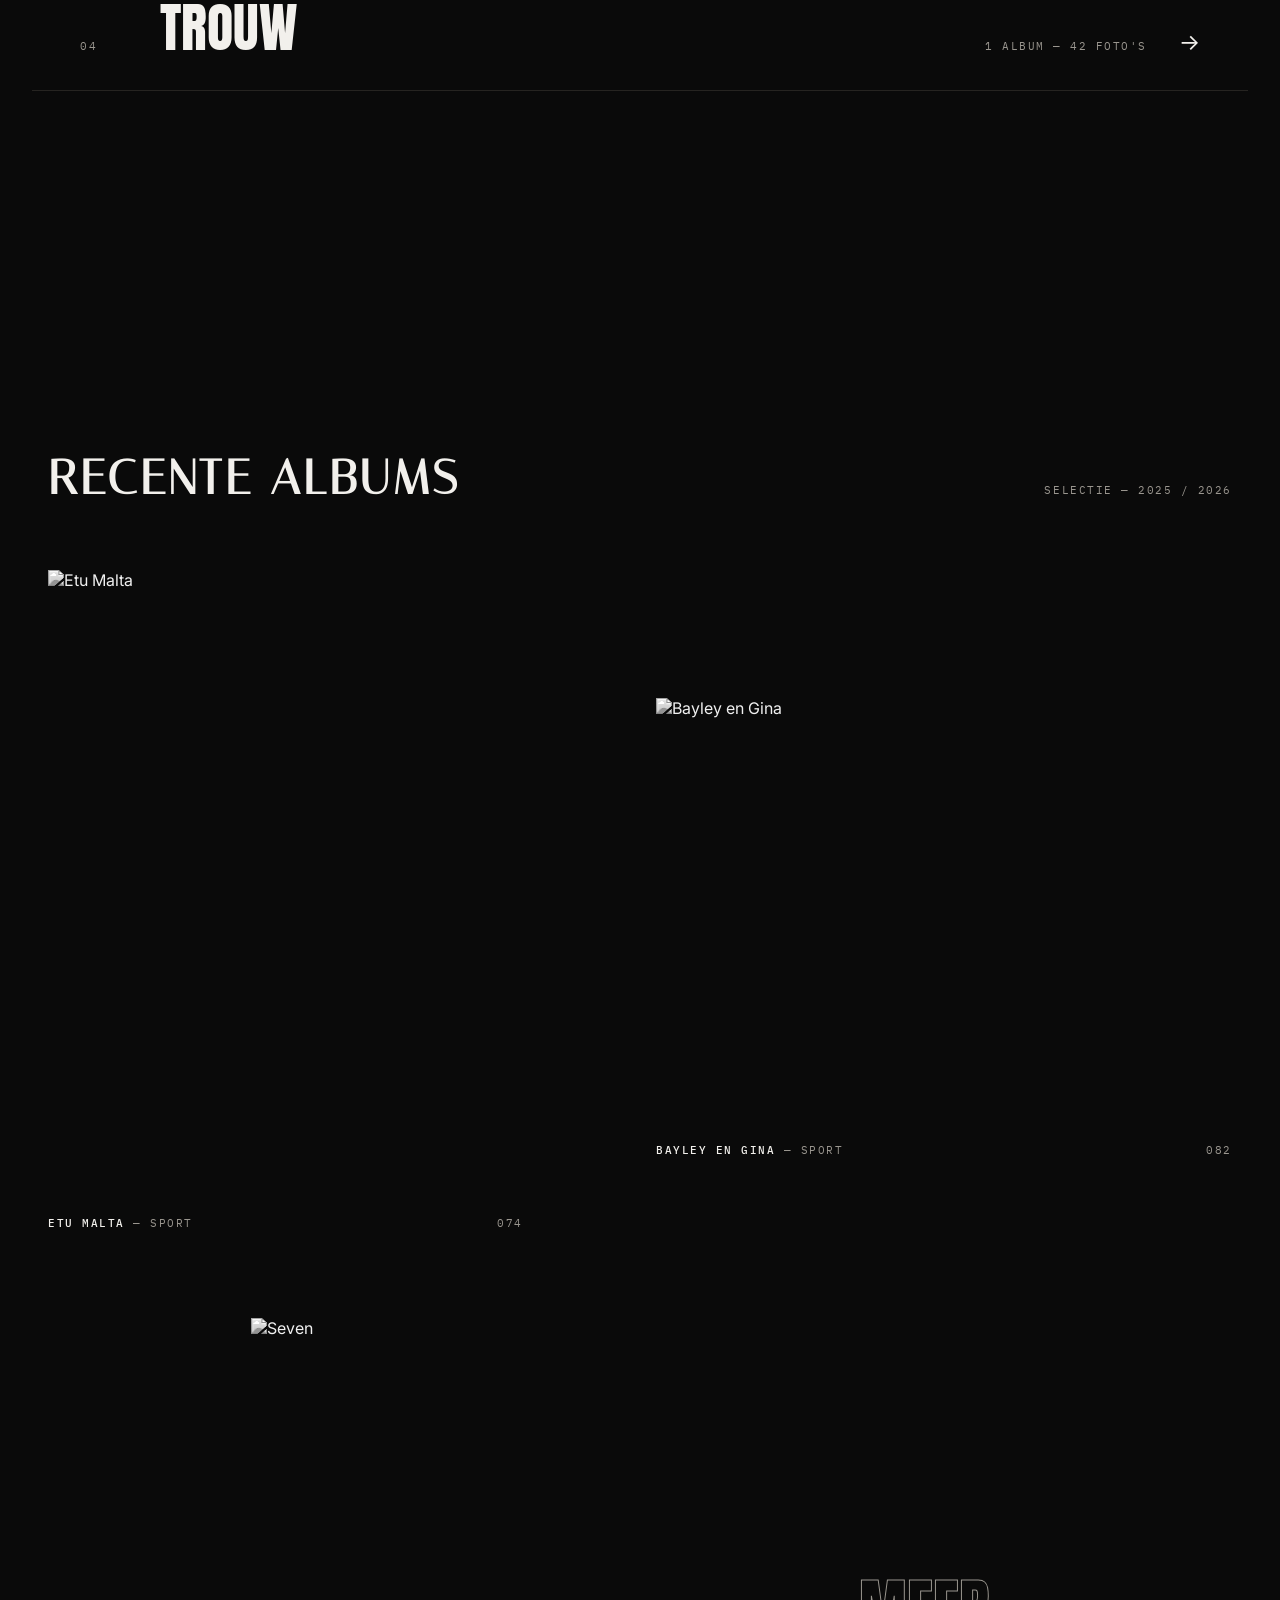
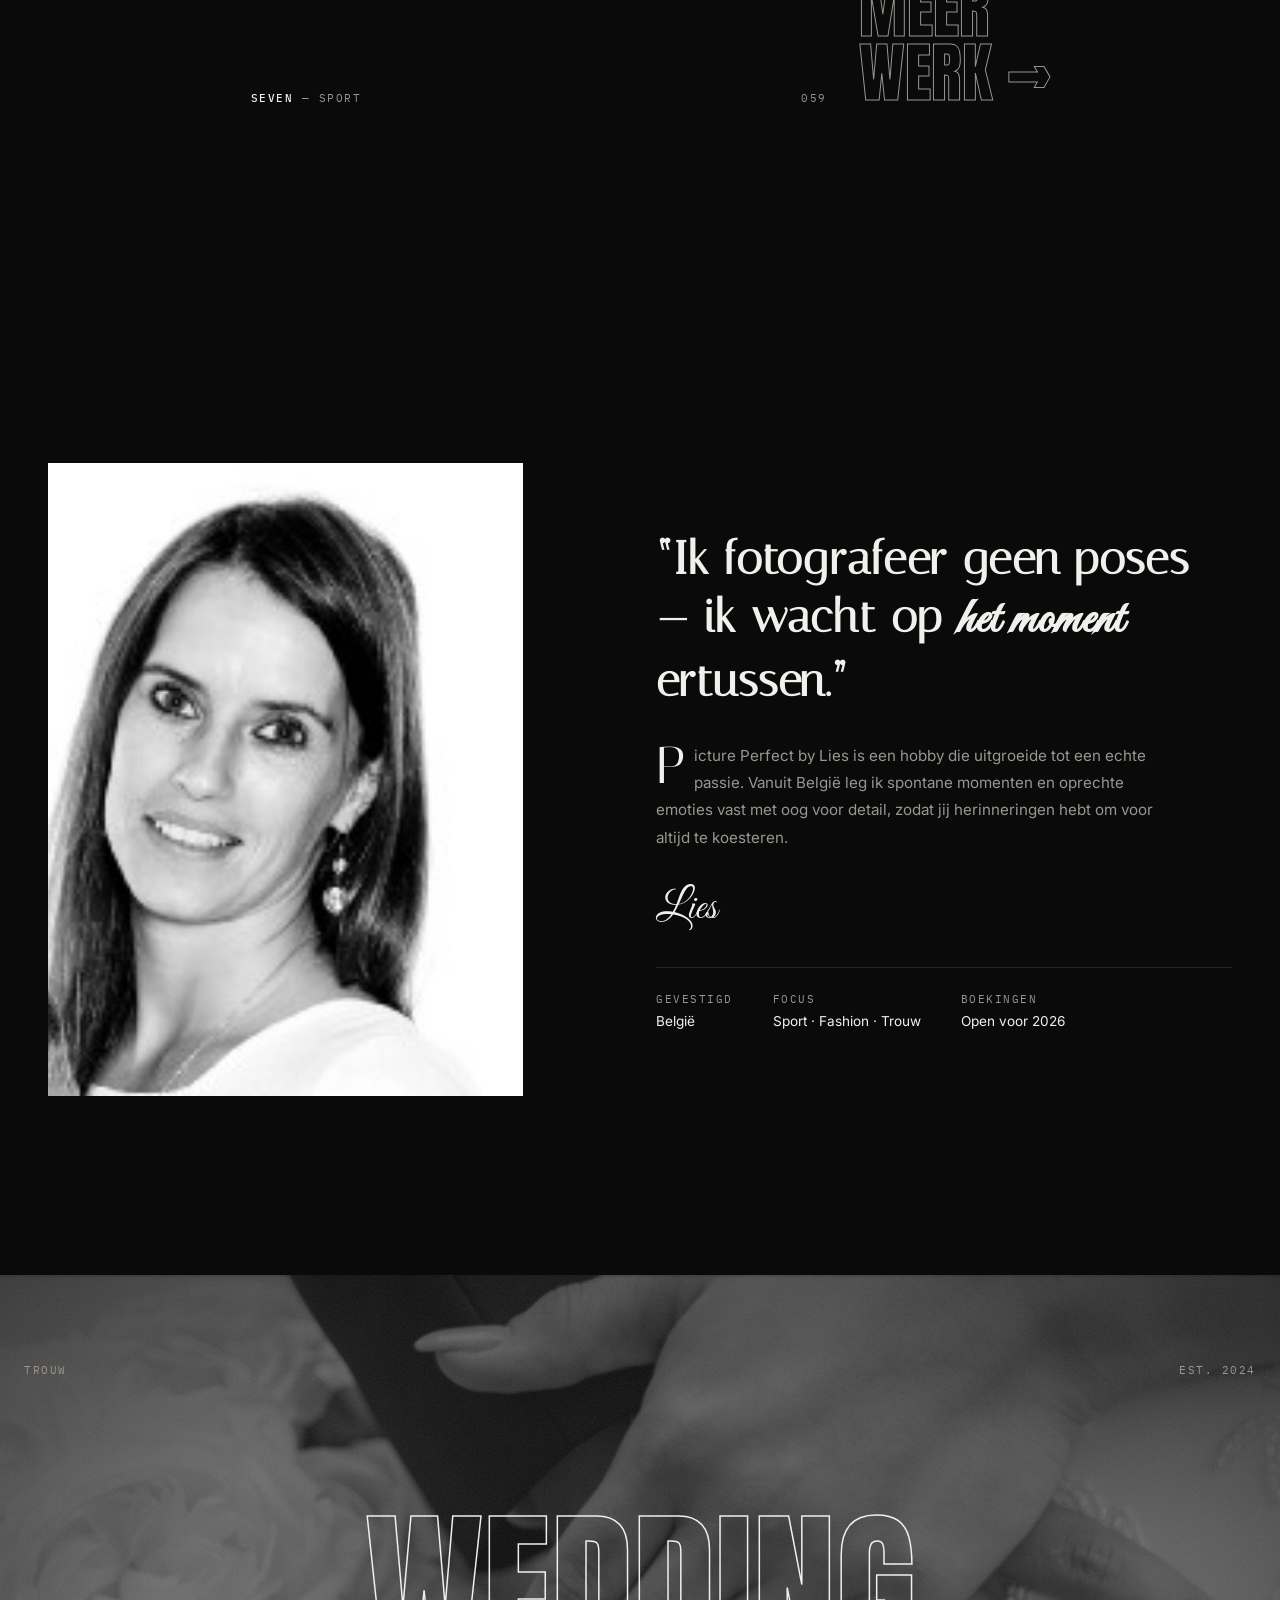
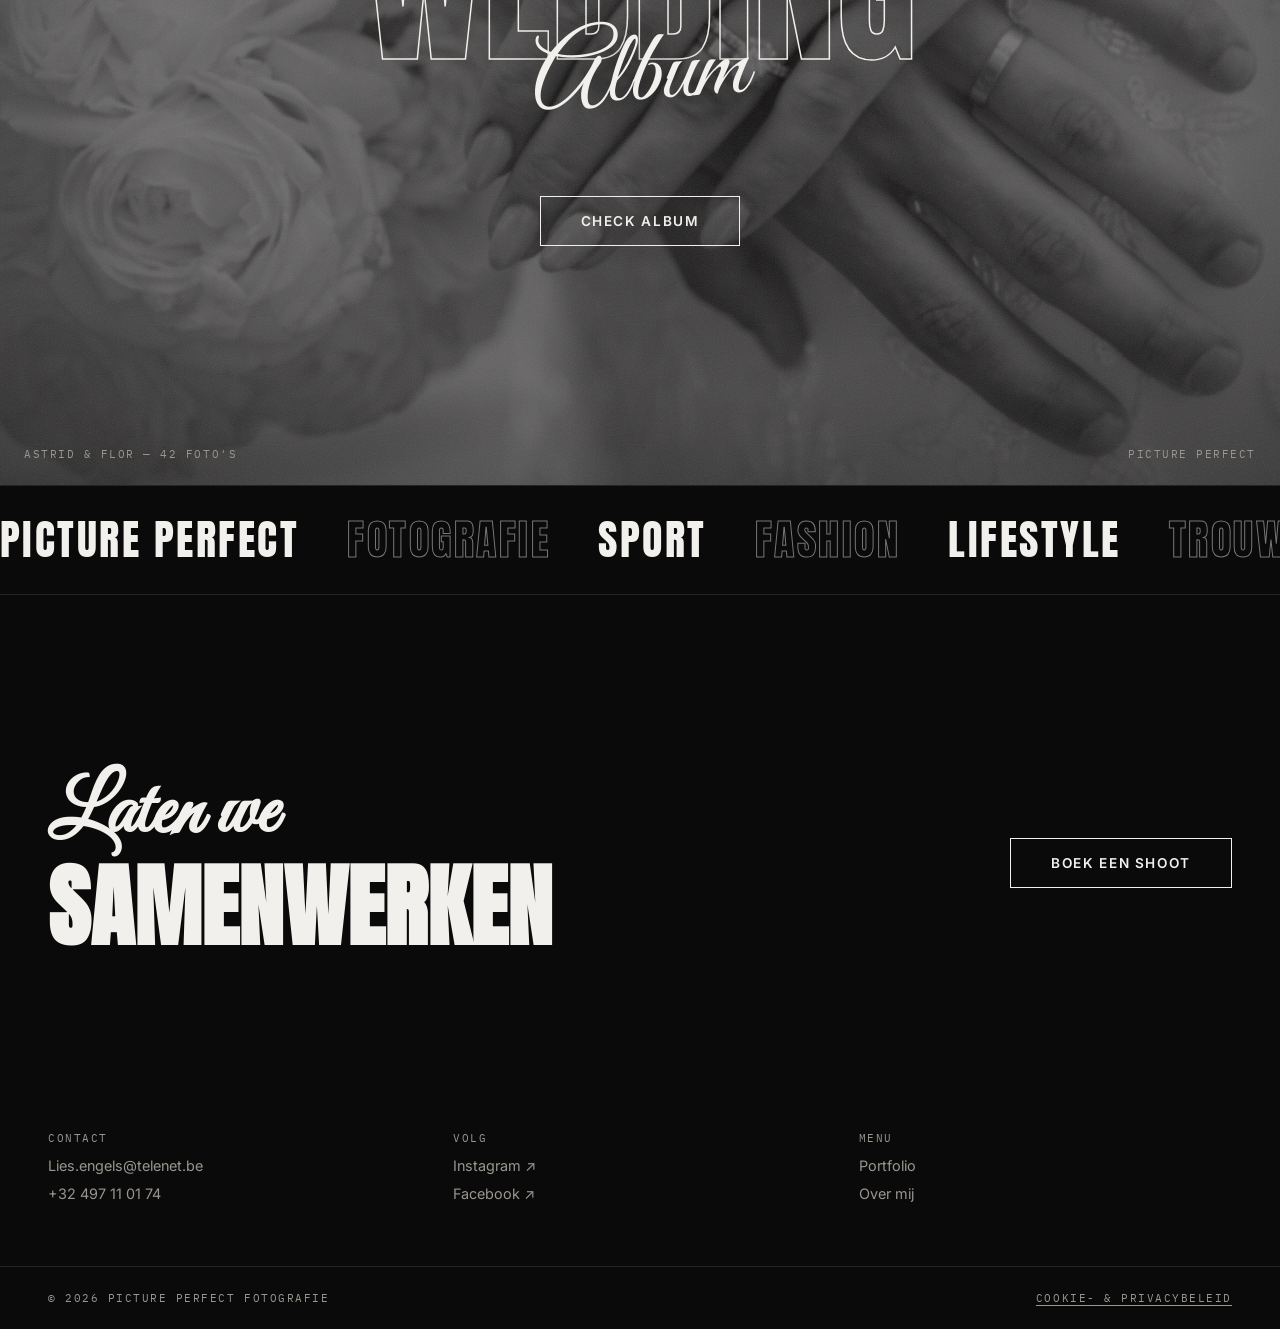
==== commit 7b911566: "git commit -m "fix: update index.html with correct image URLs and remove unnecessary links"" ====
--- a/index.html
+++ b/index.html
@@ -24,40 +24,41 @@
     <nav class="nav">
       <a href="#portfolio">PORTFOLIO</a>
       <a href="#over-mij">OVER MIJ</a>
-      <a href="#trouw">TROUW</a>
       <a href="#contact" class="btn">BOEK NU</a>
     </nav>
   </header>
 
-  <!-- ===== HERO — volbeeld, gecentreerde lockup · animaties 2, 6, 10 ===== -->
+  <!-- ===== HERO — overlap: titel schuift over de foto · animaties 2, 6, 10 ===== -->
   <section class="hero grain">
     <div class="hero__photo kenburns">
       <img src="images/Engels_Liesbeth_Seven-55.jpg" alt="Portret van de fotografe">
+      <div class="shade"></div>
     </div>
     <div class="hero__lockup">
+      <p class="meta hero__kicker">FOTOGRAFE — BELGIË</p>
       <h1 class="hero__title">
         <span class="line"><span>PICTURE</span></span>
         <span class="line" style="--d: 0.12s"><span class="outline">PERFECT</span></span>
       </h1>
       <span class="hero__script">fotografie</span>
     </div>
-    <p class="meta hero__meta">FOTOGRAFE — BELGIË &middot; SCROLL &darr;</p>
+    <p class="meta hero__meta">SCROLL &darr;</p>
   </section>
 
   <!-- ===== WORK INDEX — layout B · hover preview ===== -->
   <section class="work" id="portfolio">
     <div class="work__head" data-reveal>
       <h2>Portfolio</h2>
-      <p class="meta">4 CATEGORIEËN — 712 FOTO'S</p>
+      <p class="meta">4 CATEGORIEËN — 452 FOTO'S</p>
     </div>
     <a class="work__row" data-reveal style="--d: 0"
-       href="album.html?album=sport/etu-malta"
-       data-img="https://lh3.googleusercontent.com/pw/AP1GczOUgUw1b2BRQ9oFemK10sX04XwDrB7UsvaciZqLRn6oR9EDNGiv98q_CbRn37G__ijoA1c6UDomRSaR_aUuzw8EnG8Knd4BG7lF3eldcm-6ttCm1VPb=w800">
+       href="album.html?album=sport"
+       data-img="https://lh3.googleusercontent.com/pw/AP1GczOw9VmWJL_hl8viDLYhk6rpaLY7qMBiVWcGQ7NIMezPuXDj1NcEkJwqR7et1FwiwGOmuTnI8bSTI1CFlMpf6u6dsaTlWLIzeVHsjnPgvj6sTn9Qgvms=w800">
       <span class="meta">01</span><span class="t">Sport</span><span class="meta cat">3 ALBUMS — 215 FOTO'S</span><span class="arrow">&rarr;</span>
     </a>
     <a class="work__row" data-reveal style="--d: 80"
        href="album.html?album=fashion/hayley-en-seven"
-       data-img="https://lh3.googleusercontent.com/pw/AP1GczMROOnGMHBObLc0w9D3i300BzeakVcHPfDz18PtgUvaN88l-8c12t0bu9qV8P4ljK3ycz7bYP_WKi4JByh5kErcLKpLnr0NXhb8XjUjjHo_UGBcIxXH=w800">
+       data-img="https://lh3.googleusercontent.com/pw/AP1GczOnP7ES7e_bJr4h4Xnzds31kQP7CkkqrmqvS5t0A_Zzsy0Tr32FloW8_Zu4LP3iy_82NAA-GdLZHH_mJHKrdIkYCzmuBbGDHbHA1hFFc4Iwqchjn9E=w800">
       <span class="meta">02</span><span class="t">Fashion</span><span class="meta cat">1 ALBUM — 195 FOTO'S</span><span class="arrow">&rarr;</span>
     </a>
     <a class="work__row" data-reveal style="--d: 160"
@@ -66,8 +67,8 @@
     </a>
     <a class="work__row" data-reveal style="--d: 240"
        href="album.html?album=trouw/astrid-en-flor"
-       data-img="https://lh3.googleusercontent.com/pw/AP1GczN-b3W8wW5wIImS_ssWNASCvwBUyf0k1zxRsNTib-q5miihHFkq7uDGme5Lg4kL7ZRKyFI39OEI8K3gtONja9qwf_E04d7nWvlibDt3695NC1JgL4MA=w800">
-      <span class="meta">04</span><span class="t">Trouw</span><span class="meta cat">1 ALBUM — 302 FOTO'S</span><span class="arrow">&rarr;</span>
+       data-img="https://lh3.googleusercontent.com/pw/AP1GczOfr297VbaK31qqpYoE0_WI2dg_gAzvkQAMzX0atRbMha7AfYzu6ZpYRpZs9C9AJKAdAB1TP7dqZWXPD4JWPK2VOx1yk8_5M7OjpZK7VD2OM4QbkN_9">
+      <span class="meta">04</span><span class="t">Trouw</span><span class="meta cat">1 ALBUM — 42 FOTO'S</span><span class="arrow">&rarr;</span>
     </a>
     <img class="work__preview" src="" alt="">
   </section>
@@ -80,7 +81,7 @@
     </div>
     <div class="museum__grid">
       <a class="museum__item m-a curtain" href="album.html?album=sport/etu-malta">
-        <img src="https://lh3.googleusercontent.com/pw/AP1GczOUgUw1b2BRQ9oFemK10sX04XwDrB7UsvaciZqLRn6oR9EDNGiv98q_CbRn37G__ijoA1c6UDomRSaR_aUuzw8EnG8Knd4BG7lF3eldcm-6ttCm1VPb=w800" alt="Etu Malta">
+        <img src="https://lh3.googleusercontent.com/pw/AP1GczOw9VmWJL_hl8viDLYhk6rpaLY7qMBiVWcGQ7NIMezPuXDj1NcEkJwqR7et1FwiwGOmuTnI8bSTI1CFlMpf6u6dsaTlWLIzeVHsjnPgvj6sTn9Qgvms=w1600" alt="Etu Malta">
         <p class="meta"><span><b>ETU MALTA</b> — SPORT</span><span>074</span></p>
       </a>
       <a class="museum__item m-b curtain" href="album.html?album=sport/bayley-en-gina-2027">
@@ -88,7 +89,7 @@
         <p class="meta"><span><b>BAYLEY EN GINA</b> — SPORT</span><span>082</span></p>
       </a>
       <a class="museum__item m-c curtain" href="album.html?album=sport/seven">
-        <img src="https://lh3.googleusercontent.com/pw/AP1GczN-b3W8wW5wIImS_ssWNASCvwBUyf0k1zxRsNTib-q5miihHFkq7uDGme5Lg4kL7ZRKyFI39OEI8K3gtONja9qwf_E04d7nWvlibDt3695NC1JgL4MA=w800" alt="Seven">
+        <img src="https://lh3.googleusercontent.com/pw/AP1GczOZcLaV_mL-jhaIMUDhRoA-o5LfNSrgt68gmY7eapPeIUkReg4n1nSG2lfJU20b-7W6UGCOMnEK7EWGF5mAVAR_btyAnph_vGiHgizi8nqk9uj0xORi" alt="Seven">
         <p class="meta"><span><b>SEVEN</b> — SPORT</span><span>059</span></p>
       </a>
       <a class="museum__more" href="#portfolio" data-reveal>MEER<br>WERK&nbsp;&rarr;</a>
@@ -121,7 +122,7 @@
     </div>
     <p class="meta corner c1">TROUW</p>
     <p class="meta corner c2">EST. 2024</p>
-    <p class="meta corner c3">ASTRID &amp; FLOR — 302 FOTO'S</p>
+    <p class="meta corner c3">ASTRID &amp; FLOR — 42 FOTO'S</p>
     <p class="meta corner c4">PICTURE PERFECT</p>
     <div class="trouw__lockup">
       <span class="trouw__big">WEDDING</span>
@@ -161,7 +162,6 @@
         <p class="meta">MENU</p>
         <a href="#portfolio">Portfolio</a>
         <a href="#over-mij">Over mij</a>
-        <a href="#trouw">Trouw</a>
       </div>
     </div>
     <div class="footer__bottom">
--- a/style.css
+++ b/style.css
@@ -242,7 +242,7 @@
 }
 
 /* ==========================================================
-   HERO (volbeeld + gecentreerde lockup + animations 2, 6, 10)
+   HERO (overlap: titel over de foto + animations 2, 6, 10)
    ========================================================== */
 .hero {
   min-height: 100svh;
@@ -251,26 +251,35 @@
 }
 .hero__photo {
   position: absolute;
-  inset: 0;
+  top: 0; right: 0; bottom: 0;
+  /* breed genoeg zodat de titel altijd over de foto valt, ook op grote schermen */
+  width: max(62%, calc(100% - 780px));
+  overflow: hidden;
 }
 .hero__photo img {
   width: 100%; height: 100%;
   object-fit: cover;
-  filter: grayscale(100%) contrast(1.05) brightness(0.7);
+  filter: grayscale(100%) contrast(1.05);
+}
+.hero__photo .shade {
+  position: absolute; inset: 0;
+  background: linear-gradient(to right, rgba(10, 10, 10, 0.35), transparent 40%);
+  z-index: 3;
 }
 .hero__lockup {
   position: absolute;
-  top: 50%; left: 50%;
-  transform: translate(-50%, -50%);
+  top: 50%; left: var(--pad);
+  transform: translateY(-50%);
   z-index: 5;
-  text-align: center;
-}
+}
+.hero__kicker { margin-bottom: 2rem; }
 .hero__title {
   font-family: var(--font-display);
-  font-size: clamp(4rem, 12vw, 12rem);
+  font-size: clamp(3.5rem, 12.5vw, 15rem);
   line-height: 0.9;
   text-transform: uppercase;
-  text-shadow: 0 2px 50px rgba(0, 0, 0, 0.5);
+  white-space: nowrap;
+  text-shadow: 0 2px 40px rgba(0, 0, 0, 0.4);
 }
 .hero__title .outline {
   color: transparent;
@@ -281,16 +290,13 @@
   font-family: var(--font-script);
   font-size: clamp(2rem, 5vw, 4.5rem);
   display: block;
-  margin-top: -0.3em;
+  margin: -0.2em 0 0 3.5em;
   rotate: -3deg;
 }
 .hero__meta {
   position: absolute;
-  bottom: 2.5rem; left: 50%;
-  transform: translateX(-50%);
+  left: var(--pad); bottom: 2.5rem;
   z-index: 5;
-  text-align: center;
-  white-space: nowrap;
 }
 /* line mask reveal (animation 2) */
 .line { overflow: hidden; display: block; }
@@ -301,13 +307,20 @@
   transition-delay: var(--d, 0s);
 }
 .play .line > span { transform: translateY(0); }
+.hero__kicker,
 .hero__script,
 .hero__meta {
   opacity: 0;
   transition: opacity 1s ease 0.7s;
 }
+.play .hero__kicker,
 .play .hero__script,
 .play .hero__meta { opacity: 1; }
+@media (max-width: 900px) {
+  .hero__photo { width: 100%; opacity: 0.45; }
+  .hero__title { white-space: normal; }
+  .hero__script { margin-left: 1.5em; }
+}
 
 /* ==========================================================
    WORK INDEX (layout B + hover preview)
@@ -416,6 +429,10 @@
     margin-top: 2rem;
   }
 }
+/* mobiel/tablet: geen hover mogelijk, dus meteen in kleur */
+@media (hover: none), (pointer: coarse), (max-width: 1024px) {
+  .museum__item img { filter: none; }
+}
 
 /* ==========================================================
    ABOUT SPREAD (layout D + blur quote + curtain portrait)
@@ -680,3 +697,85 @@
 .gallery figcaption { margin-top: 0.5rem; }
 @media (min-width: 600px)  { .gallery { columns: 2; } }
 @media (min-width: 1024px) { .gallery { columns: 4; } }
+
+/* categorie-overzicht: één kaart per album */
+.gallery--albums {
+  columns: auto;
+  display: grid;
+  grid-template-columns: repeat(3, 1fr);
+  gap: 2rem;
+}
+.albumcard { display: block; }
+.albumcard img {
+  aspect-ratio: 3 / 4;
+  object-fit: cover;
+  filter: grayscale(100%);
+  transition: filter 0.6s ease;
+}
+.albumcard:hover img { filter: none; }
+.albumcard figcaption {
+  display: flex;
+  justify-content: space-between;
+  margin-top: 0.8rem;
+}
+@media (max-width: 900px) {
+  .gallery--albums { grid-template-columns: 1fr; }
+}
+@media (hover: none), (pointer: coarse), (max-width: 1024px) {
+  .albumcard img { filter: none; }
+}
+
+/* ==========================================================
+   LEGAL (privacybeleid)
+   ========================================================== */
+.legal {
+  max-width: 46rem;
+  margin: 0 auto;
+  padding: 3rem var(--pad) 7rem;
+}
+.legal__intro {
+  font-family: var(--font-serif);
+  font-size: clamp(1.2rem, 2.2vw, 1.5rem);
+  line-height: 1.55;
+  margin-bottom: 4rem;
+}
+.legal section { margin-bottom: 3.5rem; }
+.legal h2 {
+  font-family: var(--font-display);
+  font-size: clamp(1.3rem, 2.6vw, 1.8rem);
+  line-height: 1.15;
+  text-transform: uppercase;
+  letter-spacing: 0.02em;
+  margin-bottom: 1.2rem;
+  padding-top: 1.5rem;
+  border-top: 1px solid var(--line);
+}
+.legal h2 .meta { display: block; margin-bottom: 0.5rem; }
+.legal p {
+  color: var(--muted);
+  font-size: 0.95rem;
+  line-height: 1.8;
+  margin-bottom: 1rem;
+}
+.legal p b, .legal li b { color: var(--text); font-weight: 600; }
+.legal ul {
+  margin: 0 0 1rem;
+  padding-left: 1.2rem;
+  list-style: square;
+}
+.legal li {
+  color: var(--muted);
+  font-size: 0.95rem;
+  line-height: 1.8;
+  margin-bottom: 0.4rem;
+}
+.legal a { text-decoration: underline; text-underline-offset: 3px; }
+.legal a:hover { color: var(--text); }
+.legal__basis {
+  display: block;
+  margin-top: 0.5rem;
+  font-family: var(--font-mono);
+  font-size: 0.7rem;
+  letter-spacing: 0.08em;
+  text-transform: uppercase;
+}
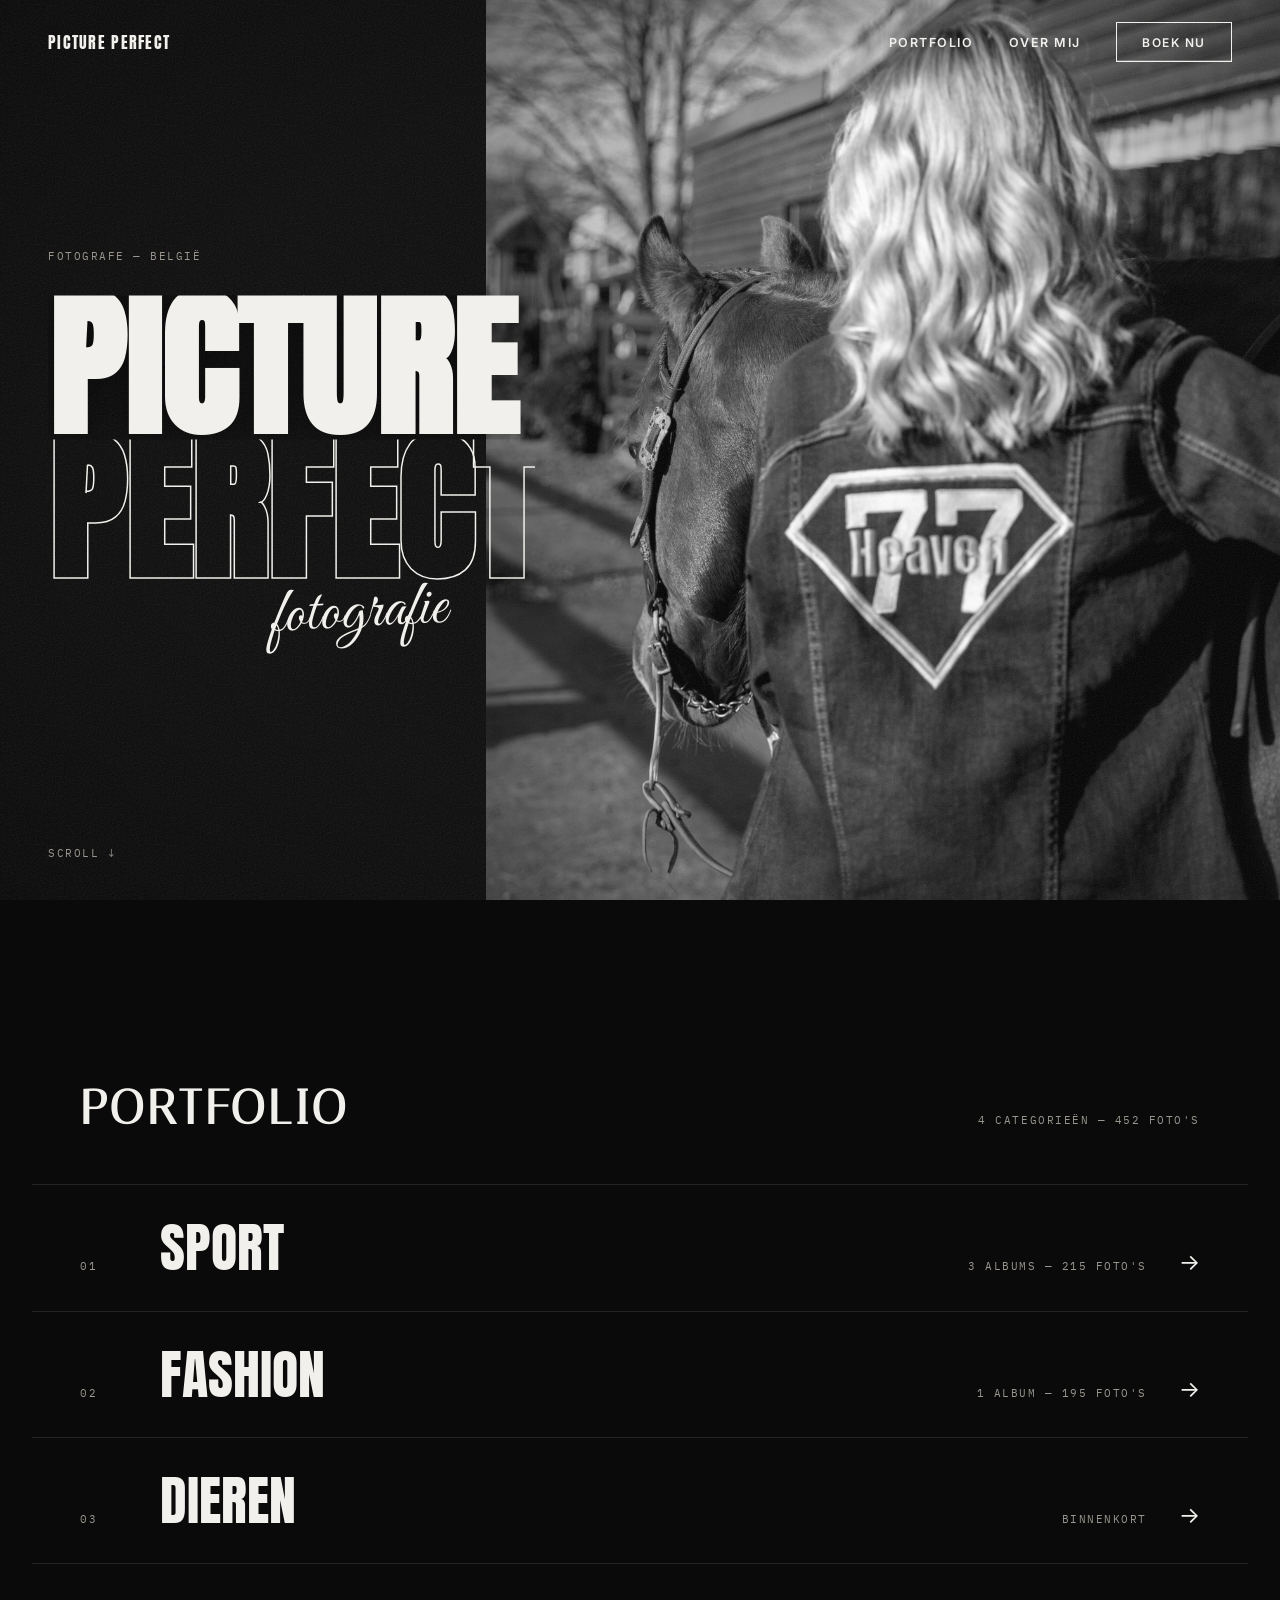
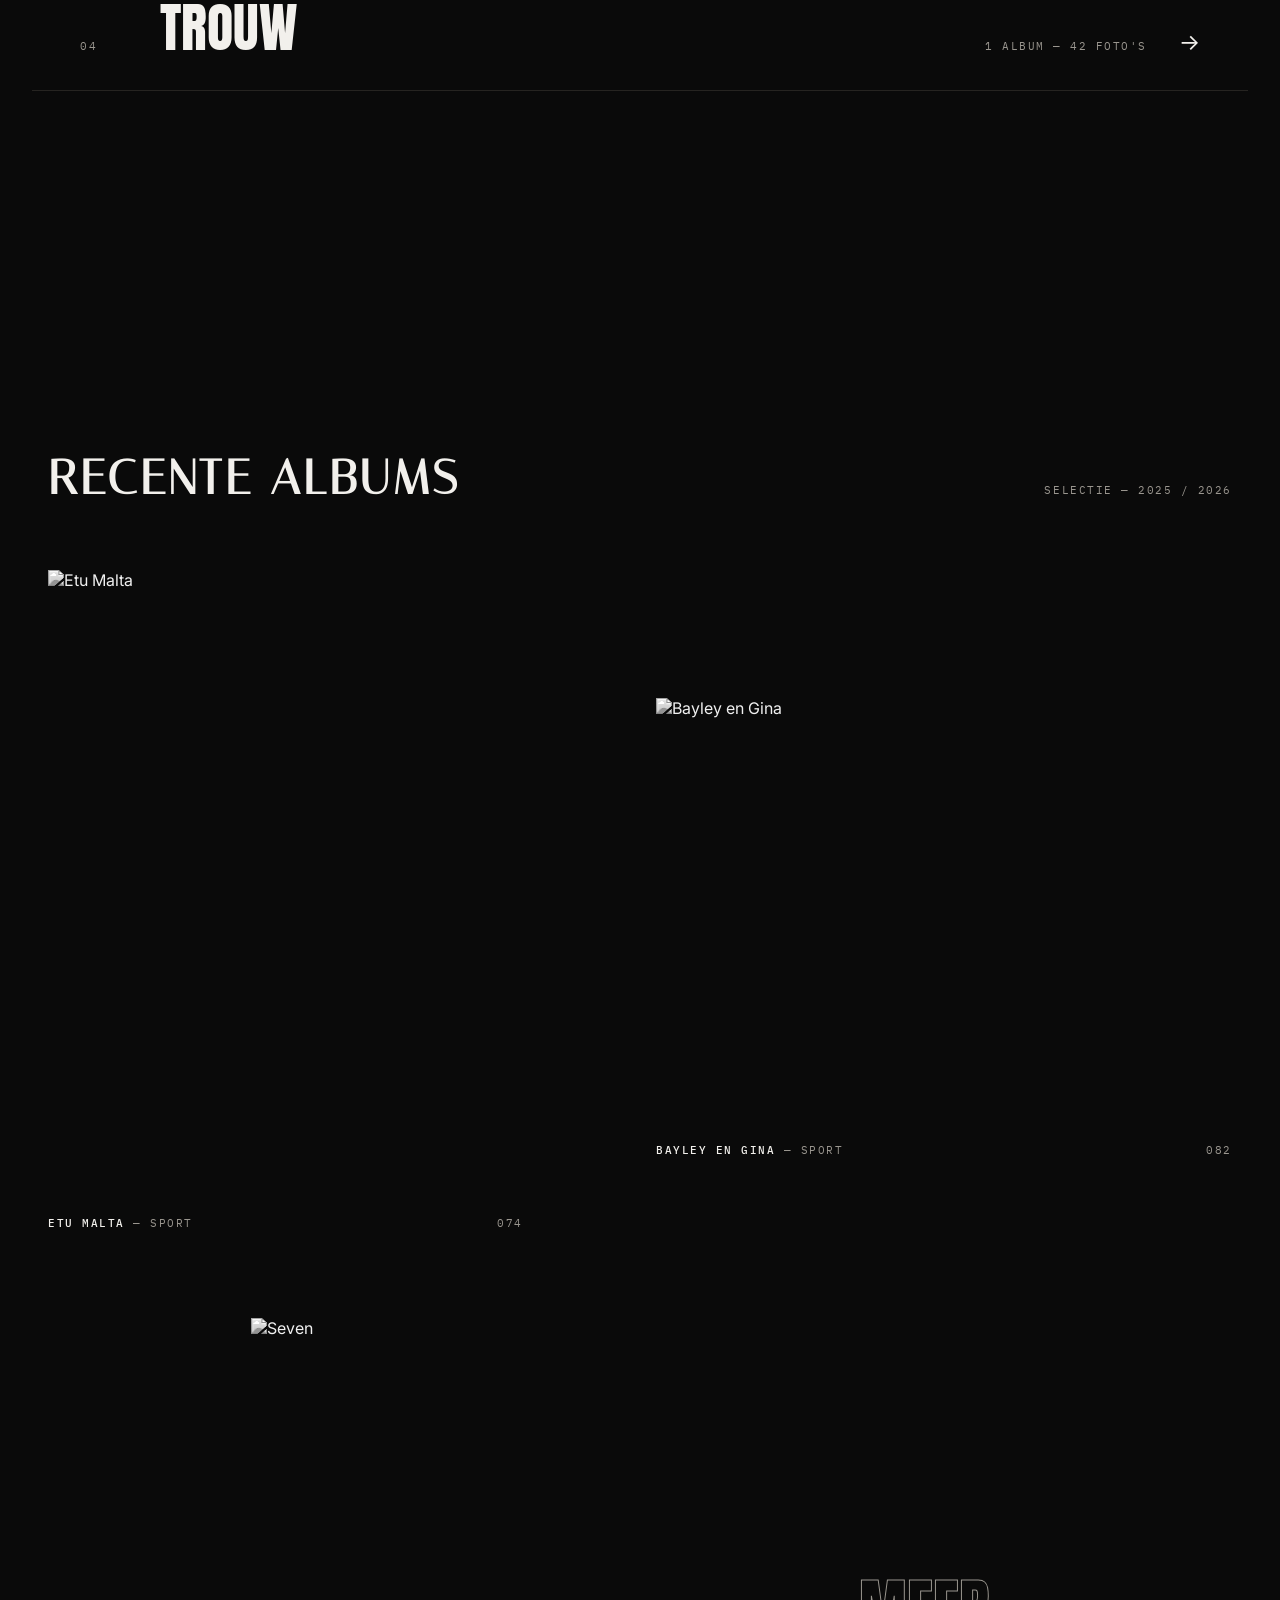
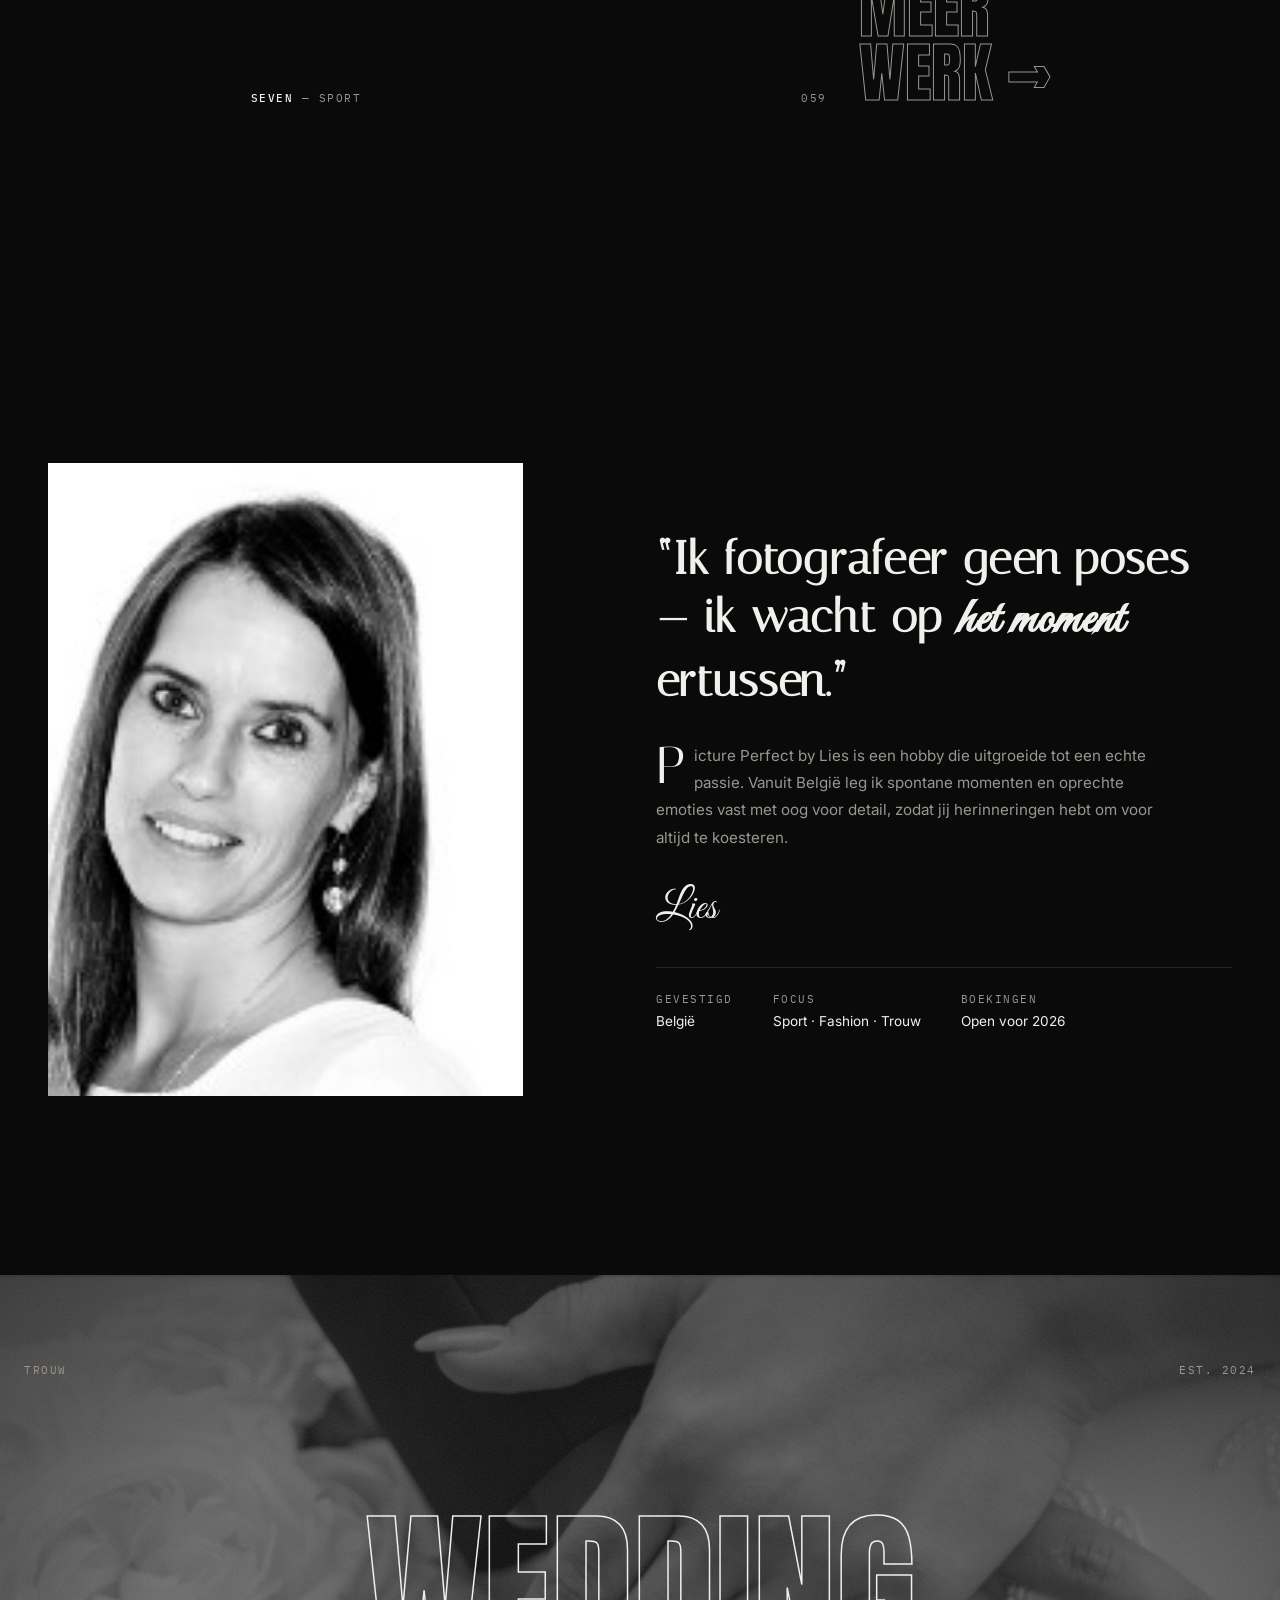
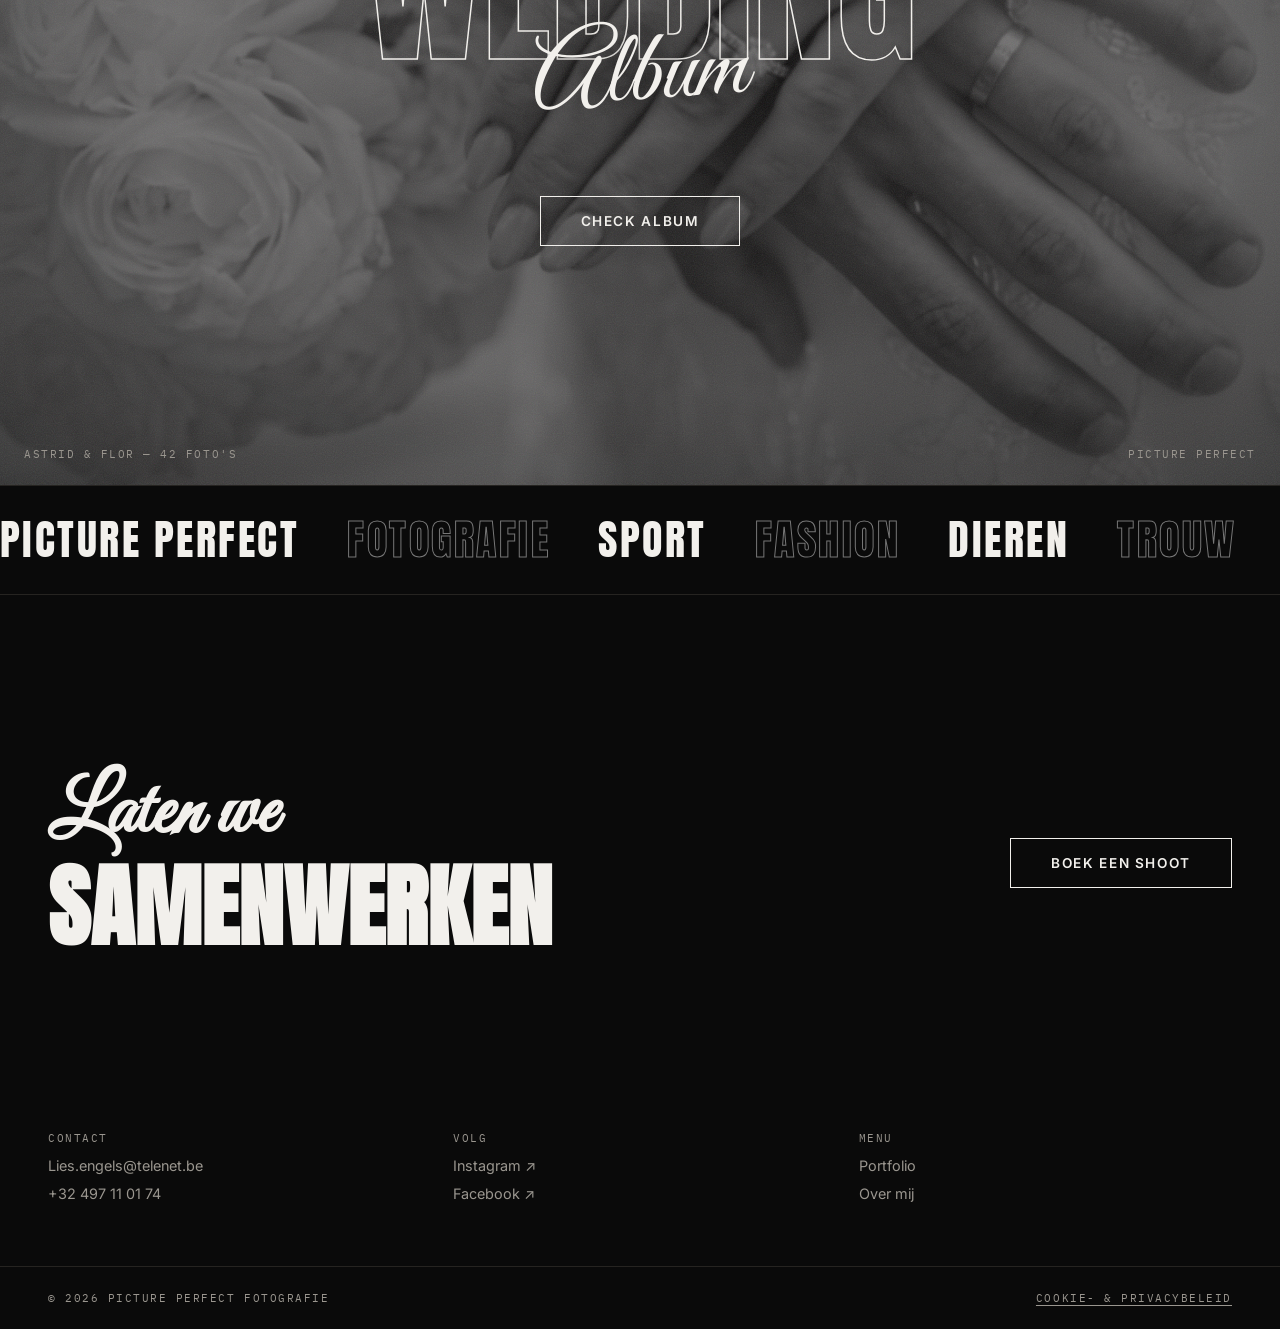
==== commit 25b4324f: "git commit -m "Update index.html with new content"" ====
--- a/index.html
+++ b/index.html
@@ -63,7 +63,7 @@
     </a>
     <a class="work__row" data-reveal style="--d: 160"
        data-img="https://lh3.googleusercontent.com/pw/AP1GczOoD_oBKtmNUsBpj_AtMWDXkAxZyUnltAr0d3YlluEhu7jT3jpvrstuo5F2Mp5XPmGnEB2MLs0Qw0MqGxLMna4NZozcHu5TI04O6Wfb9b3xScX22CWU=w800">
-      <span class="meta">03</span><span class="t">Lifestyle</span><span class="meta cat">BINNENKORT</span><span class="arrow">&rarr;</span>
+      <span class="meta">03</span><span class="t">Dieren</span><span class="meta cat">BINNENKORT</span><span class="arrow">&rarr;</span>
     </a>
     <a class="work__row" data-reveal style="--d: 240"
        href="album.html?album=trouw/astrid-en-flor"
@@ -136,8 +136,8 @@
   <!-- ===== MARQUEE — animatie 8 ===== -->
   <div class="marquee">
     <div class="marquee__track">
-      <span>PICTURE PERFECT</span><span class="outline">FOTOGRAFIE</span><span>SPORT</span><span class="outline">FASHION</span><span>LIFESTYLE</span><span class="outline">TROUW</span>
-      <span>PICTURE PERFECT</span><span class="outline">FOTOGRAFIE</span><span>SPORT</span><span class="outline">FASHION</span><span>LIFESTYLE</span><span class="outline">TROUW</span>
+      <span>PICTURE PERFECT</span><span class="outline">FOTOGRAFIE</span><span>SPORT</span><span class="outline">FASHION</span><span>DIEREN</span><span class="outline">TROUW</span>
+      <span>PICTURE PERFECT</span><span class="outline">FOTOGRAFIE</span><span>SPORT</span><span class="outline">FASHION</span><span>DIEREN</span><span class="outline">TROUW</span>
     </div>
   </div>
 
